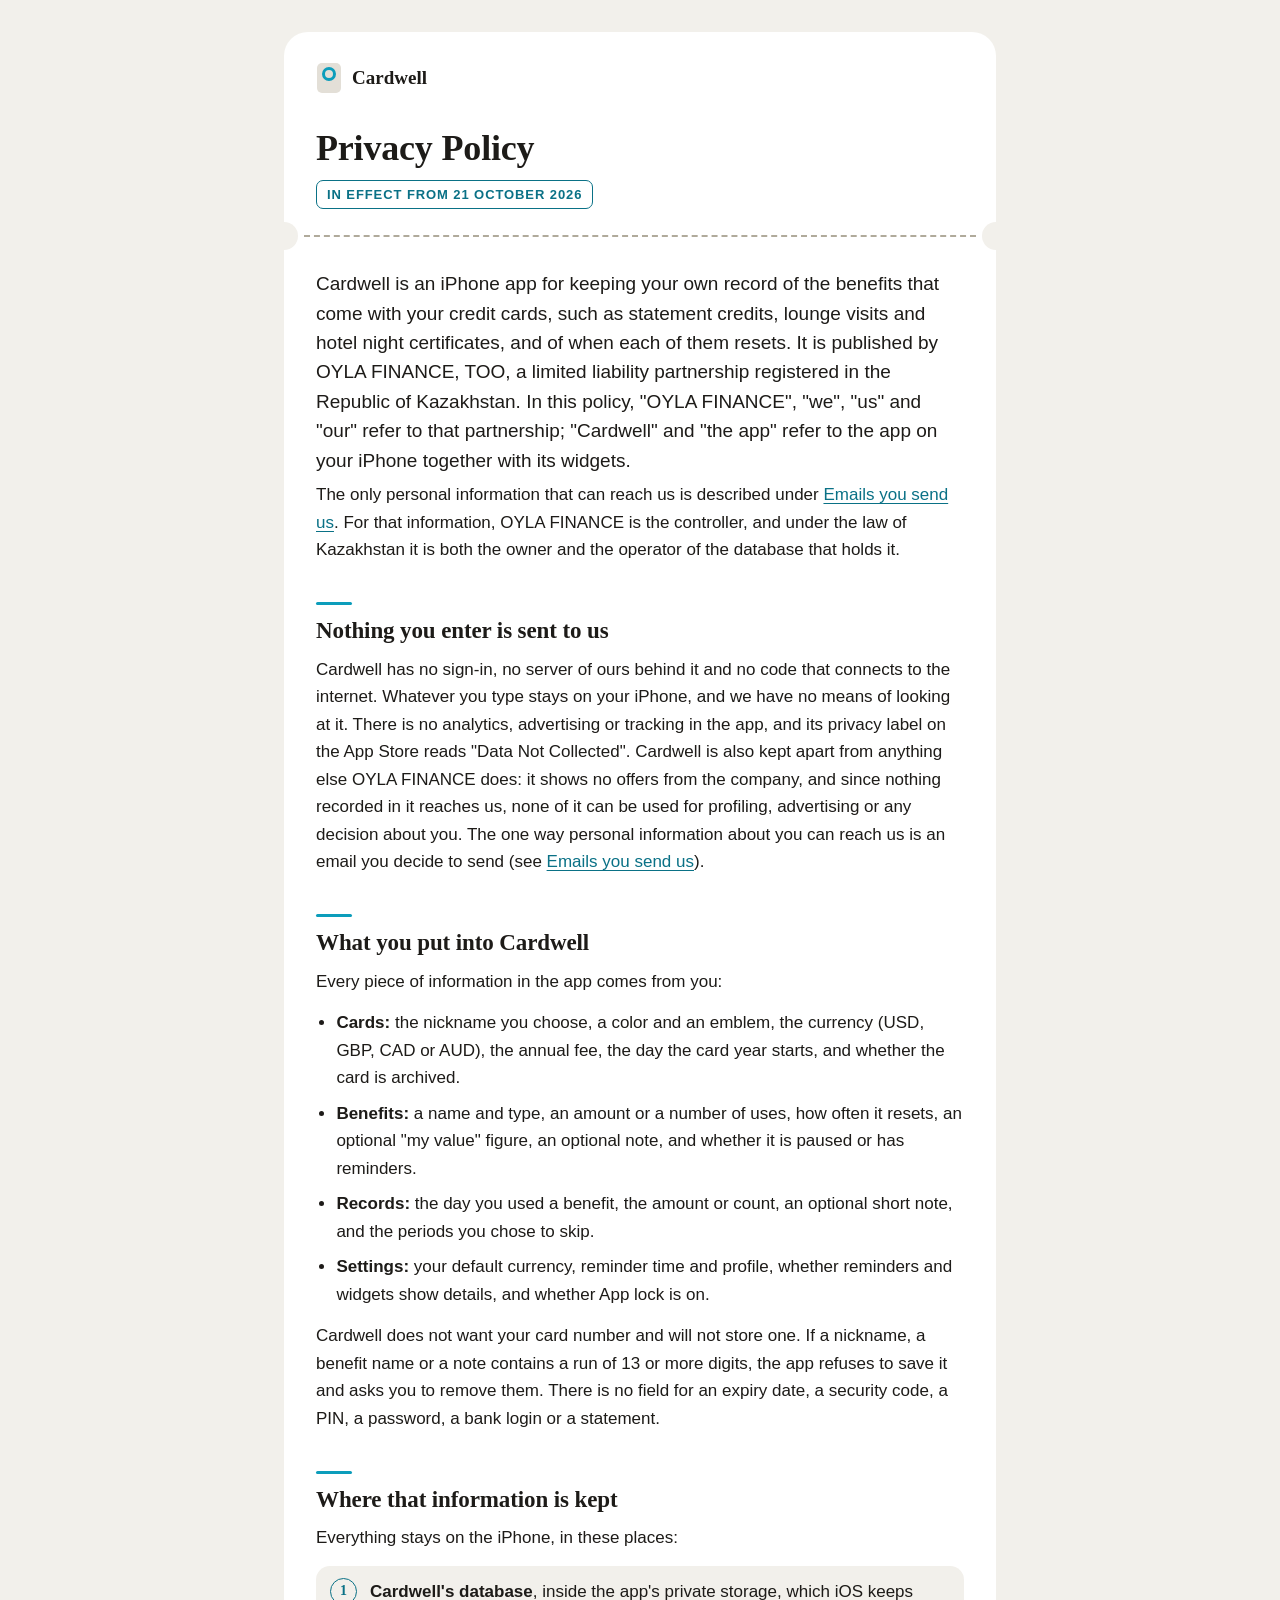
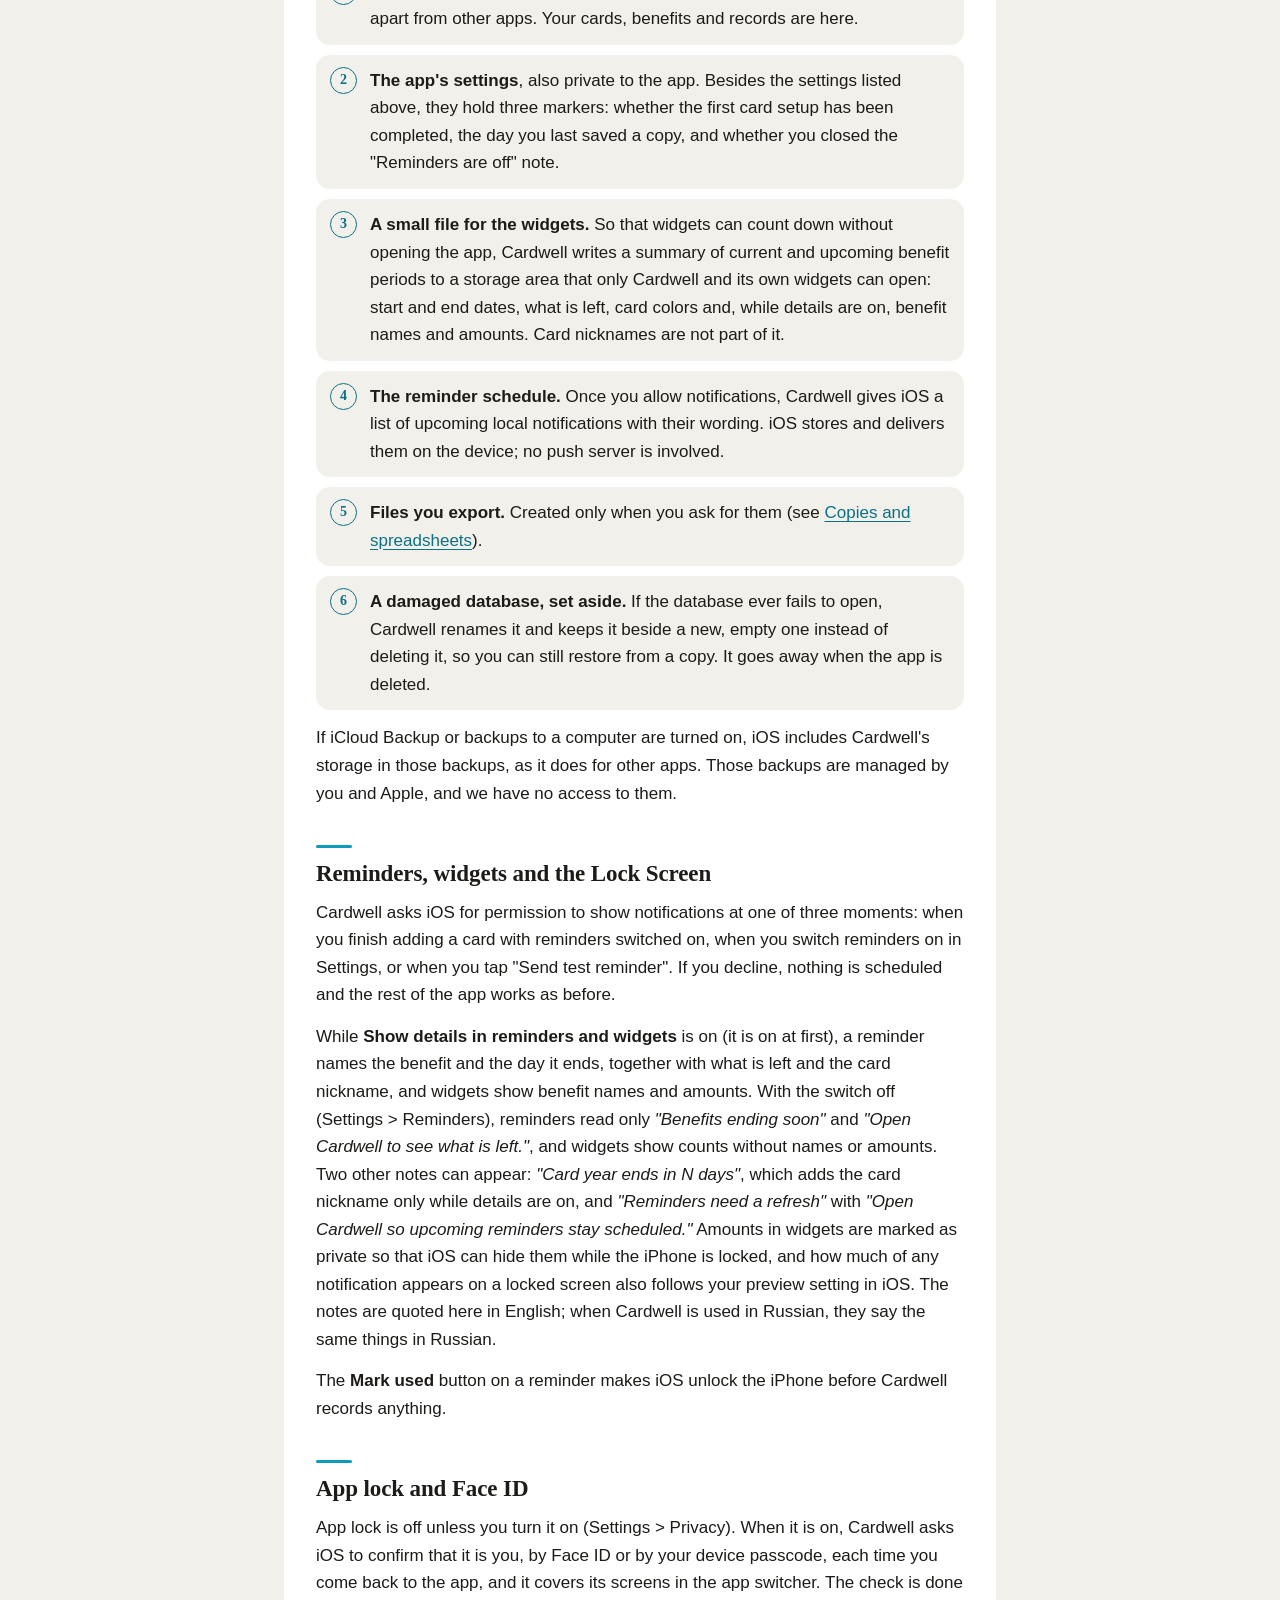
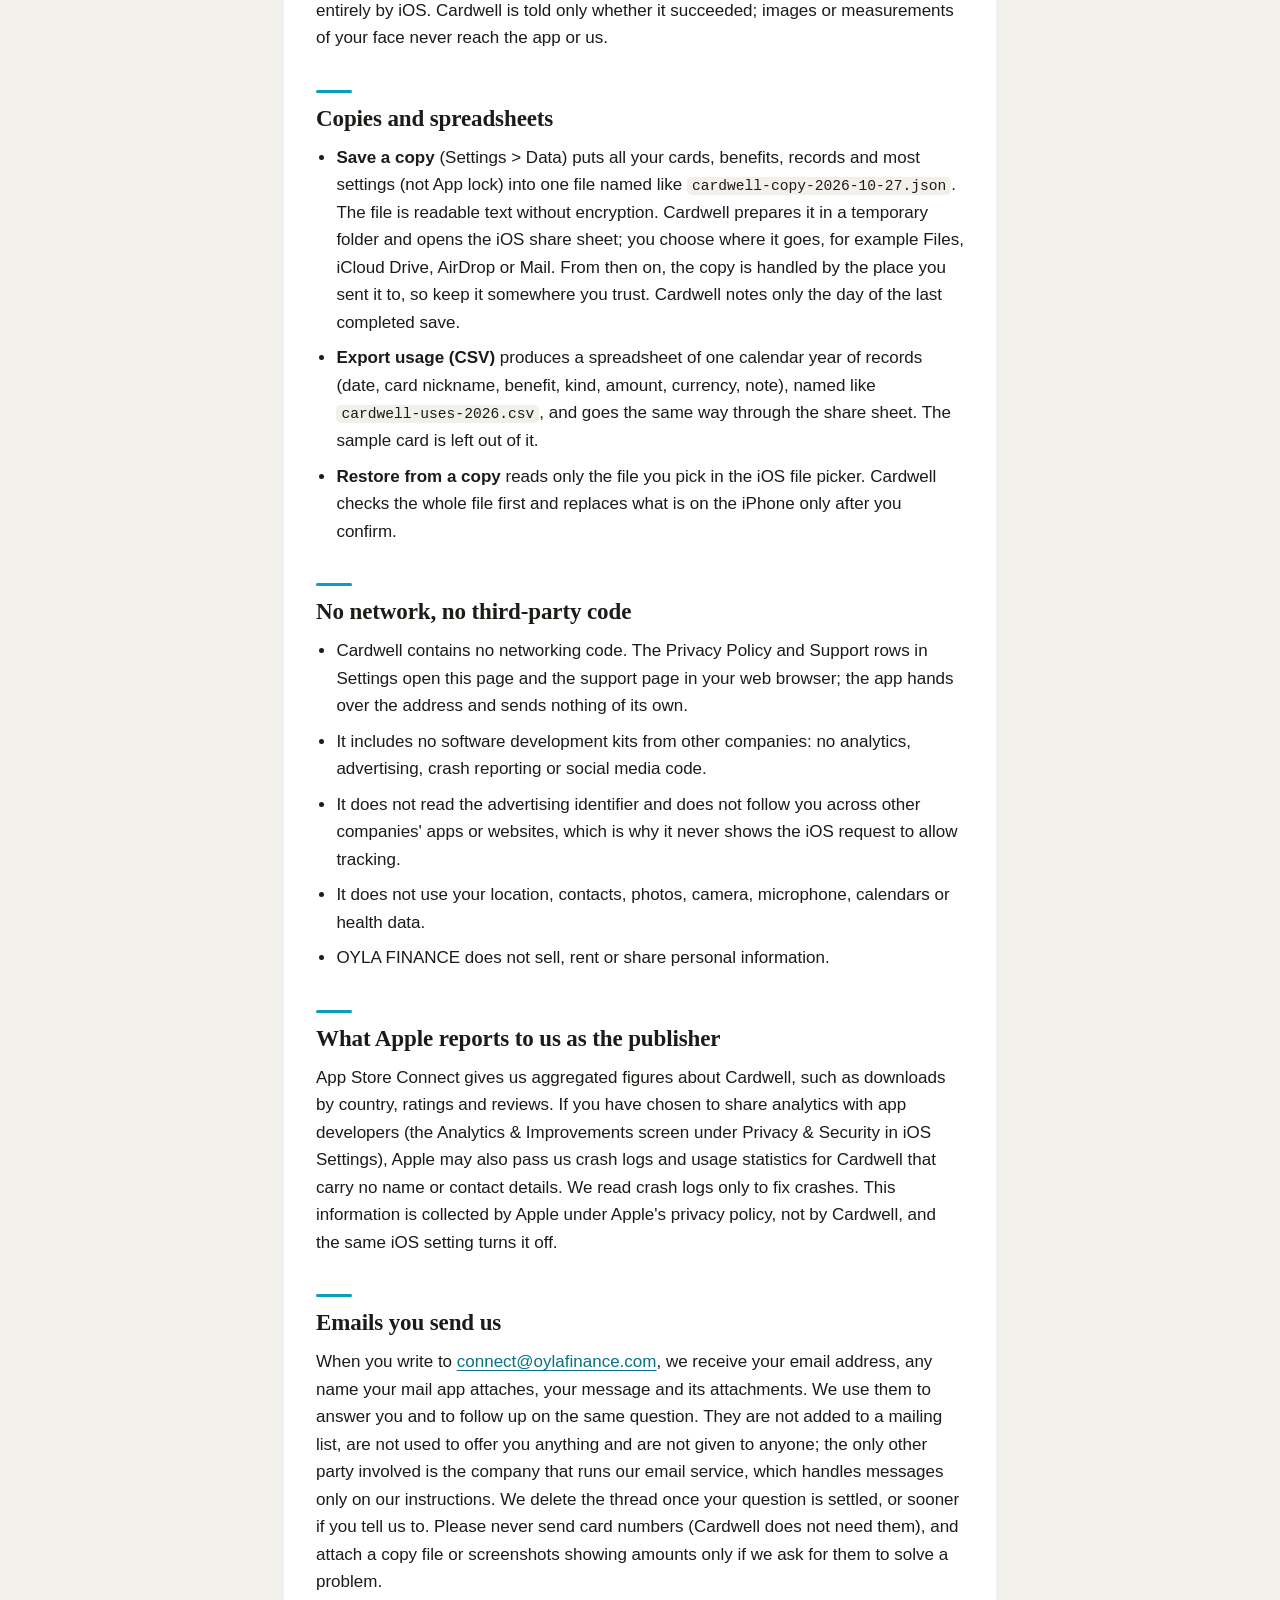
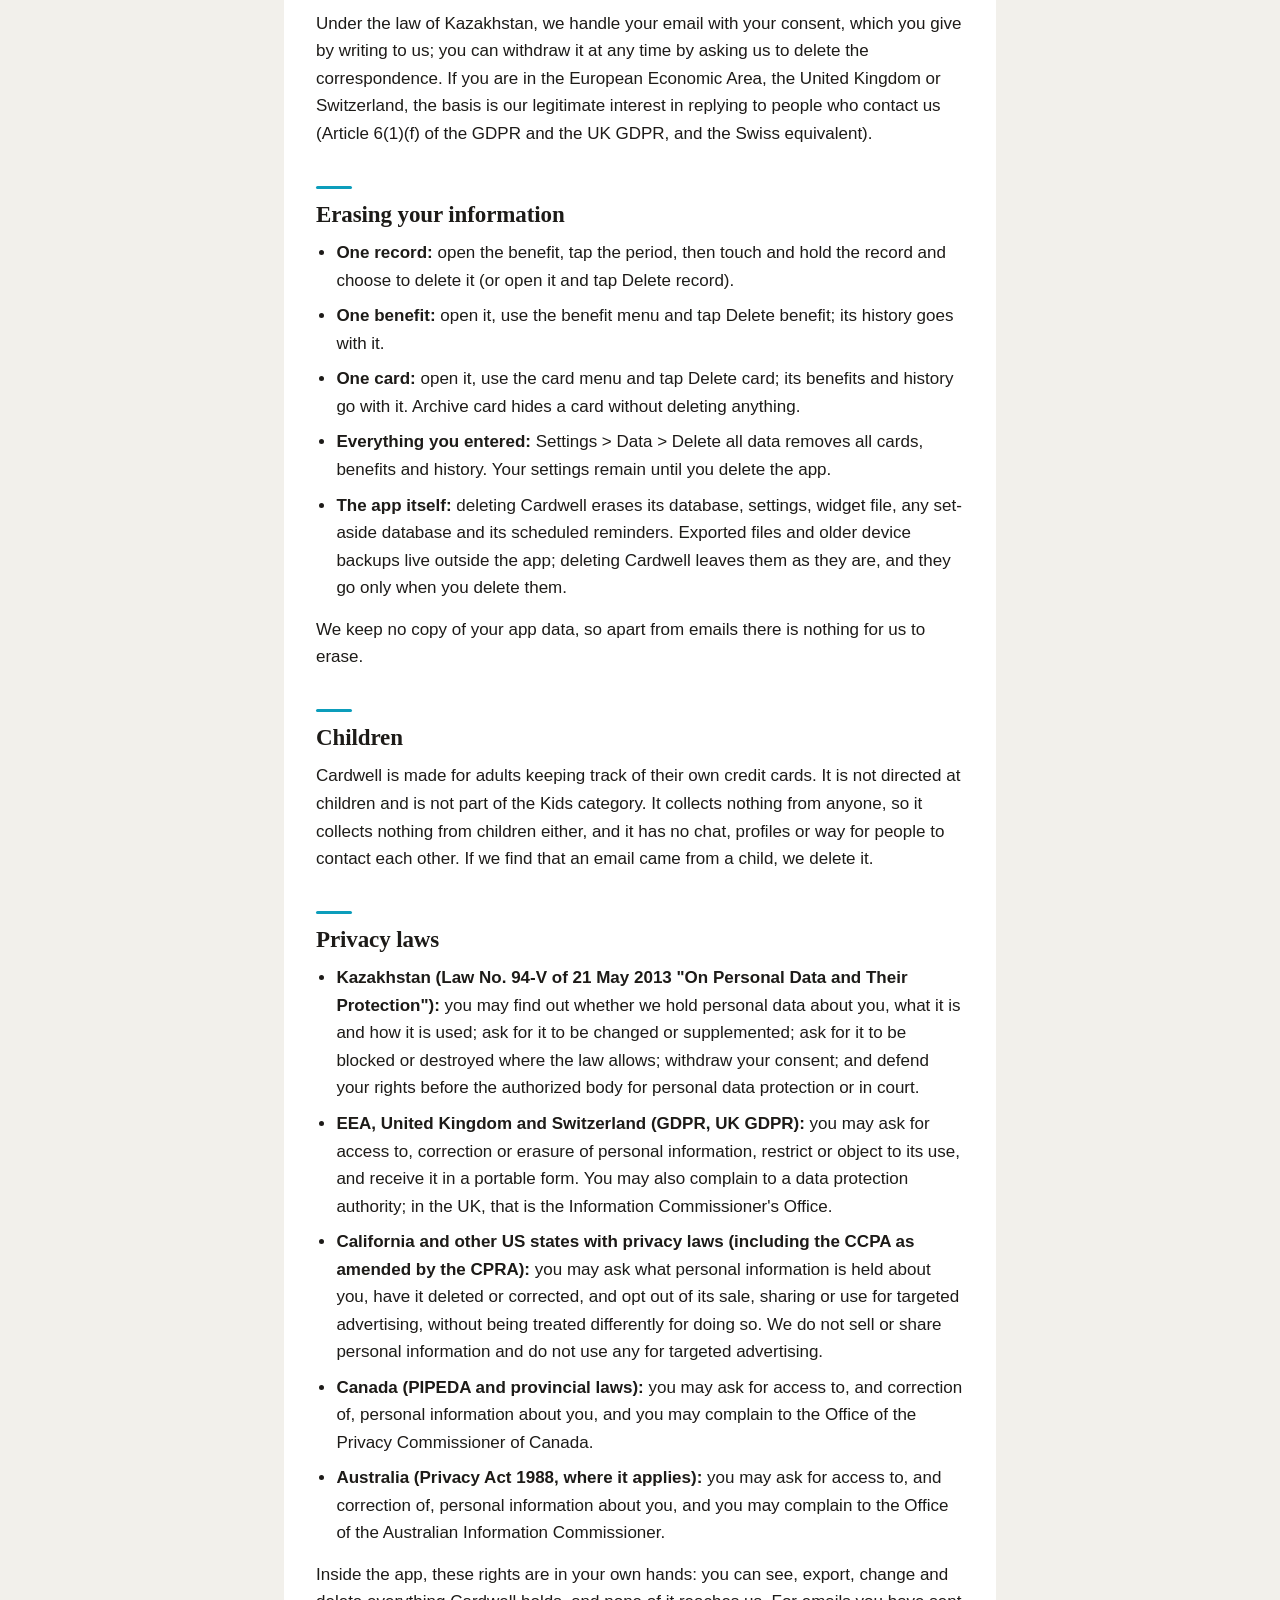
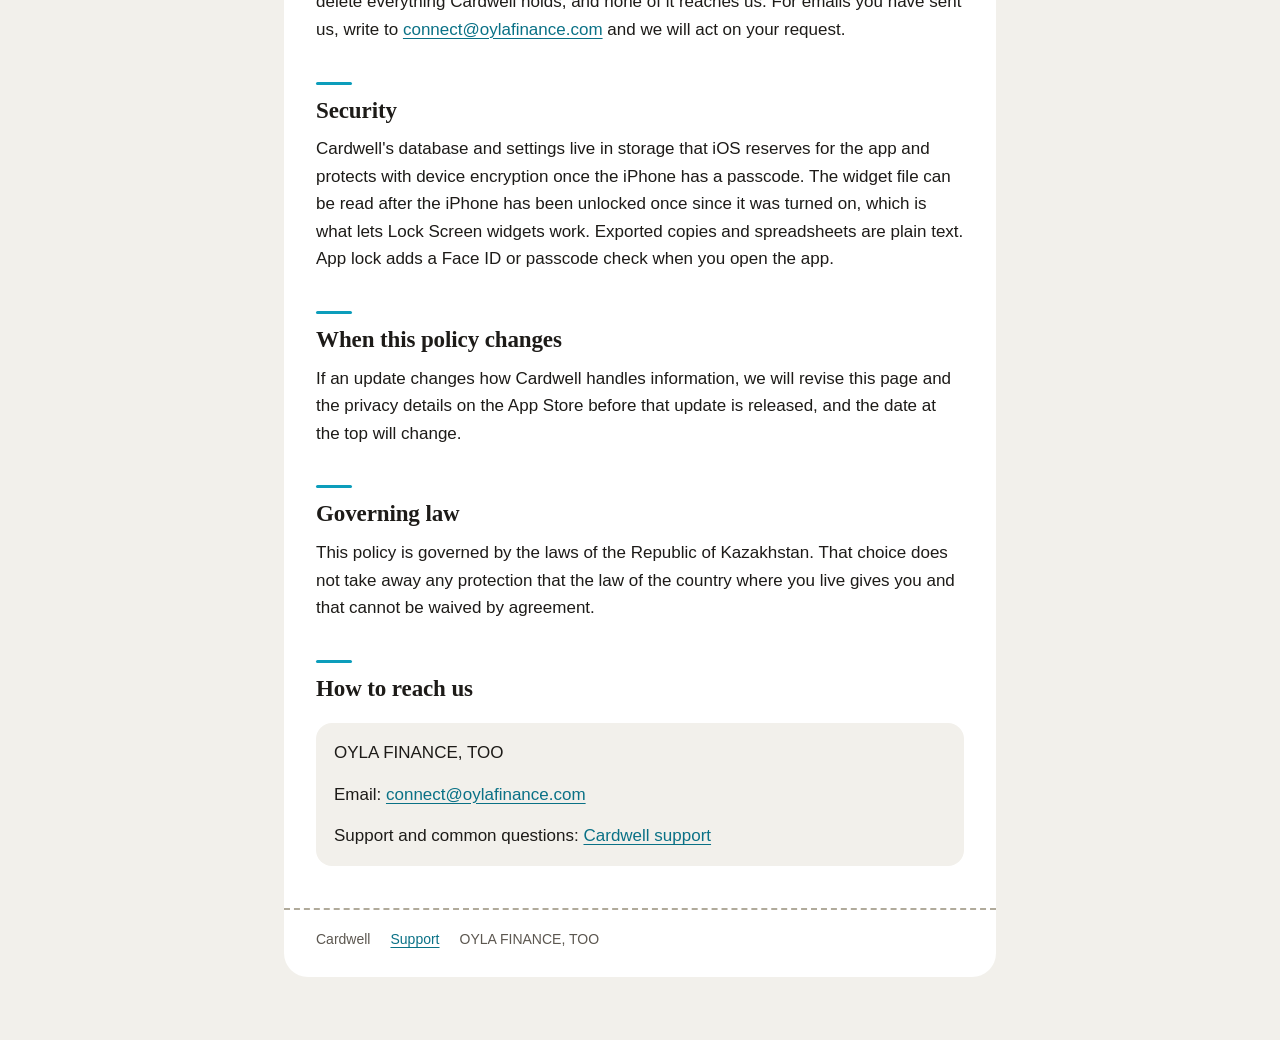
==== policy/index.html @ fcc766c9 "Add privacy policy and support pages" ====
<!doctype html>
<html lang="en">
<head>
<meta charset="utf-8">
<meta name="viewport" content="width=device-width, initial-scale=1">
<meta name="color-scheme" content="light dark">
<title>Privacy Policy - Cardwell</title>
<link rel="stylesheet" href="../assets/ticket.css">
</head>
<body>
<main class="ticket">
  <header class="stub">
    <a class="brand" href="../help/">
      <svg viewBox="0 0 26 32" aria-hidden="true"><rect class="card" x="1" y="1" width="24" height="30" rx="5"/><circle class="ring" cx="13" cy="12" r="5.5"/></svg>
      <span>Cardwell</span>
    </a>
    <h1>Privacy Policy</h1>
    <p class="stamp">In effect from 21 October 2026</p>
  </header>
  <div class="tear" aria-hidden="true"></div>

  <article class="body">
    <p class="lead">Cardwell is an iPhone app for keeping your own record of the benefits that come with your credit cards, such as statement credits, lounge visits and hotel night certificates, and of when each of them resets. It is published by OYLA FINANCE, TOO, a limited liability partnership registered in the Republic of Kazakhstan. In this policy, "OYLA FINANCE", "we", "us" and "our" refer to that partnership; "Cardwell" and "the app" refer to the app on your iPhone together with its widgets.</p>
    <p>The only personal information that can reach us is described under <a href="#email">Emails you send us</a>. For that information, OYLA FINANCE is the controller, and under the law of Kazakhstan it is both the owner and the operator of the database that holds it.</p>

    <h2>Nothing you enter is sent to us</h2>
    <p>Cardwell has no sign-in, no server of ours behind it and no code that connects to the internet. Whatever you type stays on your iPhone, and we have no means of looking at it. There is no analytics, advertising or tracking in the app, and its privacy label on the App Store reads "Data Not Collected". Cardwell is also kept apart from anything else OYLA FINANCE does: it shows no offers from the company, and since nothing recorded in it reaches us, none of it can be used for profiling, advertising or any decision about you. The one way personal information about you can reach us is an email you decide to send (see <a href="#email">Emails you send us</a>).</p>

    <h2>What you put into Cardwell</h2>
    <p>Every piece of information in the app comes from you:</p>
    <ul>
      <li><strong>Cards:</strong> the nickname you choose, a color and an emblem, the currency (USD, GBP, CAD or AUD), the annual fee, the day the card year starts, and whether the card is archived.</li>
      <li><strong>Benefits:</strong> a name and type, an amount or a number of uses, how often it resets, an optional "my value" figure, an optional note, and whether it is paused or has reminders.</li>
      <li><strong>Records:</strong> the day you used a benefit, the amount or count, an optional short note, and the periods you chose to skip.</li>
      <li><strong>Settings:</strong> your default currency, reminder time and profile, whether reminders and widgets show details, and whether App lock is on.</li>
    </ul>
    <p>Cardwell does not want your card number and will not store one. If a nickname, a benefit name or a note contains a run of 13 or more digits, the app refuses to save it and asks you to remove them. There is no field for an expiry date, a security code, a PIN, a password, a bank login or a statement.</p>

    <h2>Where that information is kept</h2>
    <p>Everything stays on the iPhone, in these places:</p>
    <ol class="places">
      <li><strong>Cardwell's database</strong>, inside the app's private storage, which iOS keeps apart from other apps. Your cards, benefits and records are here.</li>
      <li><strong>The app's settings</strong>, also private to the app. Besides the settings listed above, they hold three markers: whether the first card setup has been completed, the day you last saved a copy, and whether you closed the "Reminders are off" note.</li>
      <li><strong>A small file for the widgets.</strong> So that widgets can count down without opening the app, Cardwell writes a summary of current and upcoming benefit periods to a storage area that only Cardwell and its own widgets can open: start and end dates, what is left, card colors and, while details are on, benefit names and amounts. Card nicknames are not part of it.</li>
      <li><strong>The reminder schedule.</strong> Once you allow notifications, Cardwell gives iOS a list of upcoming local notifications with their wording. iOS stores and delivers them on the device; no push server is involved.</li>
      <li><strong>Files you export.</strong> Created only when you ask for them (see <a href="#copies">Copies and spreadsheets</a>).</li>
      <li><strong>A damaged database, set aside.</strong> If the database ever fails to open, Cardwell renames it and keeps it beside a new, empty one instead of deleting it, so you can still restore from a copy. It goes away when the app is deleted.</li>
    </ol>
    <p>If iCloud Backup or backups to a computer are turned on, iOS includes Cardwell's storage in those backups, as it does for other apps. Those backups are managed by you and Apple, and we have no access to them.</p>

    <h2>Reminders, widgets and the Lock Screen</h2>
    <p>Cardwell asks iOS for permission to show notifications at one of three moments: when you finish adding a card with reminders switched on, when you switch reminders on in Settings, or when you tap "Send test reminder". If you decline, nothing is scheduled and the rest of the app works as before.</p>
    <p>While <strong>Show details in reminders and widgets</strong> is on (it is on at first), a reminder names the benefit and the day it ends, together with what is left and the card nickname, and widgets show benefit names and amounts. With the switch off (Settings &gt; Reminders), reminders read only <span class="said">"Benefits ending soon"</span> and <span class="said">"Open Cardwell to see what is left."</span>, and widgets show counts without names or amounts. Two other notes can appear: <span class="said">"Card year ends in N days"</span>, which adds the card nickname only while details are on, and <span class="said">"Reminders need a refresh"</span> with <span class="said">"Open Cardwell so upcoming reminders stay scheduled."</span> Amounts in widgets are marked as private so that iOS can hide them while the iPhone is locked, and how much of any notification appears on a locked screen also follows your preview setting in iOS. The notes are quoted here in English; when Cardwell is used in Russian, they say the same things in Russian.</p>
    <p>The <strong>Mark used</strong> button on a reminder makes iOS unlock the iPhone before Cardwell records anything.</p>

    <h2>App lock and Face ID</h2>
    <p>App lock is off unless you turn it on (Settings &gt; Privacy). When it is on, Cardwell asks iOS to confirm that it is you, by Face ID or by your device passcode, each time you come back to the app, and it covers its screens in the app switcher. The check is done entirely by iOS. Cardwell is told only whether it succeeded; images or measurements of your face never reach the app or us.</p>

    <h2 id="copies">Copies and spreadsheets</h2>
    <ul>
      <li><strong>Save a copy</strong> (Settings &gt; Data) puts all your cards, benefits, records and most settings (not App lock) into one file named like <code>cardwell-copy-2026-10-27.json</code>. The file is readable text without encryption. Cardwell prepares it in a temporary folder and opens the iOS share sheet; you choose where it goes, for example Files, iCloud Drive, AirDrop or Mail. From then on, the copy is handled by the place you sent it to, so keep it somewhere you trust. Cardwell notes only the day of the last completed save.</li>
      <li><strong>Export usage (CSV)</strong> produces a spreadsheet of one calendar year of records (date, card nickname, benefit, kind, amount, currency, note), named like <code>cardwell-uses-2026.csv</code>, and goes the same way through the share sheet. The sample card is left out of it.</li>
      <li><strong>Restore from a copy</strong> reads only the file you pick in the iOS file picker. Cardwell checks the whole file first and replaces what is on the iPhone only after you confirm.</li>
    </ul>

    <h2>No network, no third-party code</h2>
    <ul>
      <li>Cardwell contains no networking code. The Privacy Policy and Support rows in Settings open this page and the support page in your web browser; the app hands over the address and sends nothing of its own.</li>
      <li>It includes no software development kits from other companies: no analytics, advertising, crash reporting or social media code.</li>
      <li>It does not read the advertising identifier and does not follow you across other companies' apps or websites, which is why it never shows the iOS request to allow tracking.</li>
      <li>It does not use your location, contacts, photos, camera, microphone, calendars or health data.</li>
      <li>OYLA FINANCE does not sell, rent or share personal information.</li>
    </ul>

    <h2>What Apple reports to us as the publisher</h2>
    <p>App Store Connect gives us aggregated figures about Cardwell, such as downloads by country, ratings and reviews. If you have chosen to share analytics with app developers (the Analytics &amp; Improvements screen under Privacy &amp; Security in iOS Settings), Apple may also pass us crash logs and usage statistics for Cardwell that carry no name or contact details. We read crash logs only to fix crashes. This information is collected by Apple under Apple's privacy policy, not by Cardwell, and the same iOS setting turns it off.</p>

    <h2 id="email">Emails you send us</h2>
    <p>When you write to <a href="mailto:connect@oylafinance.com">connect@oylafinance.com</a>, we receive your email address, any name your mail app attaches, your message and its attachments. We use them to answer you and to follow up on the same question. They are not added to a mailing list, are not used to offer you anything and are not given to anyone; the only other party involved is the company that runs our email service, which handles messages only on our instructions. We delete the thread once your question is settled, or sooner if you tell us to. Please never send card numbers (Cardwell does not need them), and attach a copy file or screenshots showing amounts only if we ask for them to solve a problem.</p>
    <p>Under the law of Kazakhstan, we handle your email with your consent, which you give by writing to us; you can withdraw it at any time by asking us to delete the correspondence. If you are in the European Economic Area, the United Kingdom or Switzerland, the basis is our legitimate interest in replying to people who contact us (Article 6(1)(f) of the GDPR and the UK GDPR, and the Swiss equivalent).</p>

    <h2>Erasing your information</h2>
    <ul>
      <li><strong>One record:</strong> open the benefit, tap the period, then touch and hold the record and choose to delete it (or open it and tap Delete record).</li>
      <li><strong>One benefit:</strong> open it, use the benefit menu and tap Delete benefit; its history goes with it.</li>
      <li><strong>One card:</strong> open it, use the card menu and tap Delete card; its benefits and history go with it. Archive card hides a card without deleting anything.</li>
      <li><strong>Everything you entered:</strong> Settings &gt; Data &gt; Delete all data removes all cards, benefits and history. Your settings remain until you delete the app.</li>
      <li><strong>The app itself:</strong> deleting Cardwell erases its database, settings, widget file, any set-aside database and its scheduled reminders. Exported files and older device backups live outside the app; deleting Cardwell leaves them as they are, and they go only when you delete them.</li>
    </ul>
    <p>We keep no copy of your app data, so apart from emails there is nothing for us to erase.</p>

    <h2>Children</h2>
    <p>Cardwell is made for adults keeping track of their own credit cards. It is not directed at children and is not part of the Kids category. It collects nothing from anyone, so it collects nothing from children either, and it has no chat, profiles or way for people to contact each other. If we find that an email came from a child, we delete it.</p>

    <h2>Privacy laws</h2>
    <ul>
      <li><strong>Kazakhstan (Law No. 94-V of 21 May 2013 "On Personal Data and Their Protection"):</strong> you may find out whether we hold personal data about you, what it is and how it is used; ask for it to be changed or supplemented; ask for it to be blocked or destroyed where the law allows; withdraw your consent; and defend your rights before the authorized body for personal data protection or in court.</li>
      <li><strong>EEA, United Kingdom and Switzerland (GDPR, UK GDPR):</strong> you may ask for access to, correction or erasure of personal information, restrict or object to its use, and receive it in a portable form. You may also complain to a data protection authority; in the UK, that is the Information Commissioner's Office.</li>
      <li><strong>California and other US states with privacy laws (including the CCPA as amended by the CPRA):</strong> you may ask what personal information is held about you, have it deleted or corrected, and opt out of its sale, sharing or use for targeted advertising, without being treated differently for doing so. We do not sell or share personal information and do not use any for targeted advertising.</li>
      <li><strong>Canada (PIPEDA and provincial laws):</strong> you may ask for access to, and correction of, personal information about you, and you may complain to the Office of the Privacy Commissioner of Canada.</li>
      <li><strong>Australia (Privacy Act 1988, where it applies):</strong> you may ask for access to, and correction of, personal information about you, and you may complain to the Office of the Australian Information Commissioner.</li>
    </ul>
    <p>Inside the app, these rights are in your own hands: you can see, export, change and delete everything Cardwell holds, and none of it reaches us. For emails you have sent us, write to <a href="mailto:connect@oylafinance.com">connect@oylafinance.com</a> and we will act on your request.</p>

    <h2>Security</h2>
    <p>Cardwell's database and settings live in storage that iOS reserves for the app and protects with device encryption once the iPhone has a passcode. The widget file can be read after the iPhone has been unlocked once since it was turned on, which is what lets Lock Screen widgets work. Exported copies and spreadsheets are plain text. App lock adds a Face ID or passcode check when you open the app.</p>

    <h2>When this policy changes</h2>
    <p>If an update changes how Cardwell handles information, we will revise this page and the privacy details on the App Store before that update is released, and the date at the top will change.</p>

    <h2>Governing law</h2>
    <p>This policy is governed by the laws of the Republic of Kazakhstan. That choice does not take away any protection that the law of the country where you live gives you and that cannot be waived by agreement.</p>

    <h2>How to reach us</h2>
    <div class="reach">
      <p>OYLA FINANCE, TOO</p>
      <p>Email: <a href="mailto:connect@oylafinance.com">connect@oylafinance.com</a></p>
      <p>Support and common questions: <a href="../help/">Cardwell support</a></p>
    </div>
  </article>

  <footer class="foot">
    <span>Cardwell</span>
    <a href="../help/">Support</a>
    <span>OYLA FINANCE, TOO</span>
  </footer>
</main>
</body>
</html>
---- assets/ticket.css ----
:root {
  --well: #F2F0EB;
  --paper: #FFFFFF;
  --ink: #1D1B18;
  --ink-soft: #5C5750;
  --rule: #E3DFD7;
  --perforation: #B0AA9B;
  --cyan-text: #0A7186;
  --cyan-fill: #0C9DBB;
  color-scheme: light dark;
}

@media (prefers-color-scheme: dark) {
  :root {
    --well: #0C0E0E;
    --paper: #131615;
    --ink: #F0EEE9;
    --ink-soft: #AEB0AB;
    --rule: #2B302F;
    --perforation: #6C706D;
    --cyan-text: #4CCBE3;
    --cyan-fill: #35C2DE;
  }
}

*, *::before, *::after { box-sizing: border-box; }

html { background: var(--well); }

body {
  margin: 0;
  padding: 32px 16px 64px;
  color: var(--ink);
  font: 17px/1.62 -apple-system, BlinkMacSystemFont, "Segoe UI", Roboto, "Helvetica Neue", Arial, sans-serif;
  -webkit-text-size-adjust: 100%;
}

.ticket {
  max-width: 712px;
  margin: 0 auto;
  background: var(--paper);
  border-radius: 24px;
  overflow: hidden;
}

.stub { padding: 30px 32px 26px; }

.brand {
  display: inline-flex;
  align-items: center;
  gap: 10px;
  color: inherit;
  text-decoration: none;
  font-family: ui-serif, "New York", "Iowan Old Style", Georgia, serif;
  font-size: 19px;
  font-weight: 600;
}

.brand svg { width: 26px; height: 32px; flex: none; }
.brand .card { fill: var(--rule); }
.brand .ring { fill: none; stroke: var(--cyan-fill); stroke-width: 3; }

h1, h2 {
  font-family: ui-serif, "New York", "Iowan Old Style", Georgia, serif;
  font-weight: 600;
  letter-spacing: -0.005em;
}

h1 { font-size: 36px; line-height: 1.1; margin: 26px 0 12px; }

.stamp {
  display: inline-block;
  margin: 0;
  padding: 3px 10px;
  border: 1.5px solid currentColor;
  border-radius: 7px;
  color: var(--cyan-text);
  font-size: 13px;
  font-weight: 600;
  letter-spacing: 0.07em;
  text-transform: uppercase;
}

.tear {
  position: relative;
  height: 0;
  margin: 0 20px;
  border-top: 2px dashed var(--perforation);
}

.tear::before, .tear::after {
  content: "";
  position: absolute;
  top: -15px;
  width: 28px;
  height: 28px;
  border-radius: 50%;
  background: var(--well);
}

.tear::before { left: -34px; }
.tear::after { right: -34px; }

.body { padding: 10px 32px 34px; }

.lead { font-size: 19px; line-height: 1.55; margin: 22px 0 6px; }

h2 { font-size: 23px; line-height: 1.25; margin: 38px 0 10px; }

h2::before {
  content: "";
  display: block;
  width: 36px;
  height: 3px;
  margin-bottom: 12px;
  border-radius: 2px;
  background: var(--cyan-fill);
}

p { margin: 0 0 14px; }
ul { padding-left: 1.2em; margin: 0 0 14px; }
li { margin: 8px 0; }

a { color: var(--cyan-text); text-underline-offset: 3px; }

code {
  font-family: ui-monospace, "SF Mono", Menlo, Consolas, monospace;
  font-size: 0.86em;
  padding: 1px 5px;
  border-radius: 5px;
  background: var(--well);
}

.places { list-style: none; padding: 0; margin: 6px 0 14px; counter-reset: place; }

.places li {
  counter-increment: place;
  position: relative;
  margin: 10px 0;
  padding: 12px 14px 12px 54px;
  border-radius: 14px;
  background: var(--well);
}

.places li::before {
  content: counter(place);
  position: absolute;
  left: 14px;
  top: 12px;
  width: 27px;
  height: 27px;
  border: 1.5px solid var(--cyan-text);
  border-radius: 50%;
  color: var(--cyan-text);
  font: 600 14px/24px ui-serif, "New York", Georgia, serif;
  text-align: center;
}

.said { font-style: italic; }

.reach {
  margin: 20px 0 8px;
  padding: 16px 18px;
  border-radius: 16px;
  background: var(--well);
}

.reach p:last-child { margin-bottom: 0; }

details { border-top: 1px solid var(--rule); padding: 15px 0; }
details:last-of-type { border-bottom: 1px solid var(--rule); }

summary {
  position: relative;
  padding-right: 32px;
  font-weight: 600;
  cursor: pointer;
  list-style: none;
}

summary::-webkit-details-marker { display: none; }

summary::after {
  content: "+";
  position: absolute;
  right: 4px;
  top: -2px;
  color: var(--cyan-text);
  font-size: 23px;
  line-height: 1;
}

details[open] summary::after { content: "\2212"; }

details p, details ul { margin-top: 10px; }

.foot {
  display: flex;
  flex-wrap: wrap;
  gap: 6px 20px;
  padding: 18px 32px 26px;
  border-top: 2px dashed var(--perforation);
  color: var(--ink-soft);
  font-size: 14px;
}

@media (max-width: 520px) {
  body { padding: 0 0 40px; }
  .ticket { border-radius: 0; }
  .stub, .body, .foot { padding-left: 20px; padding-right: 20px; }
  .tear { margin: 0 12px; }
  .tear::before { left: -26px; }
  .tear::after { right: -26px; }
  h1 { font-size: 30px; }
}
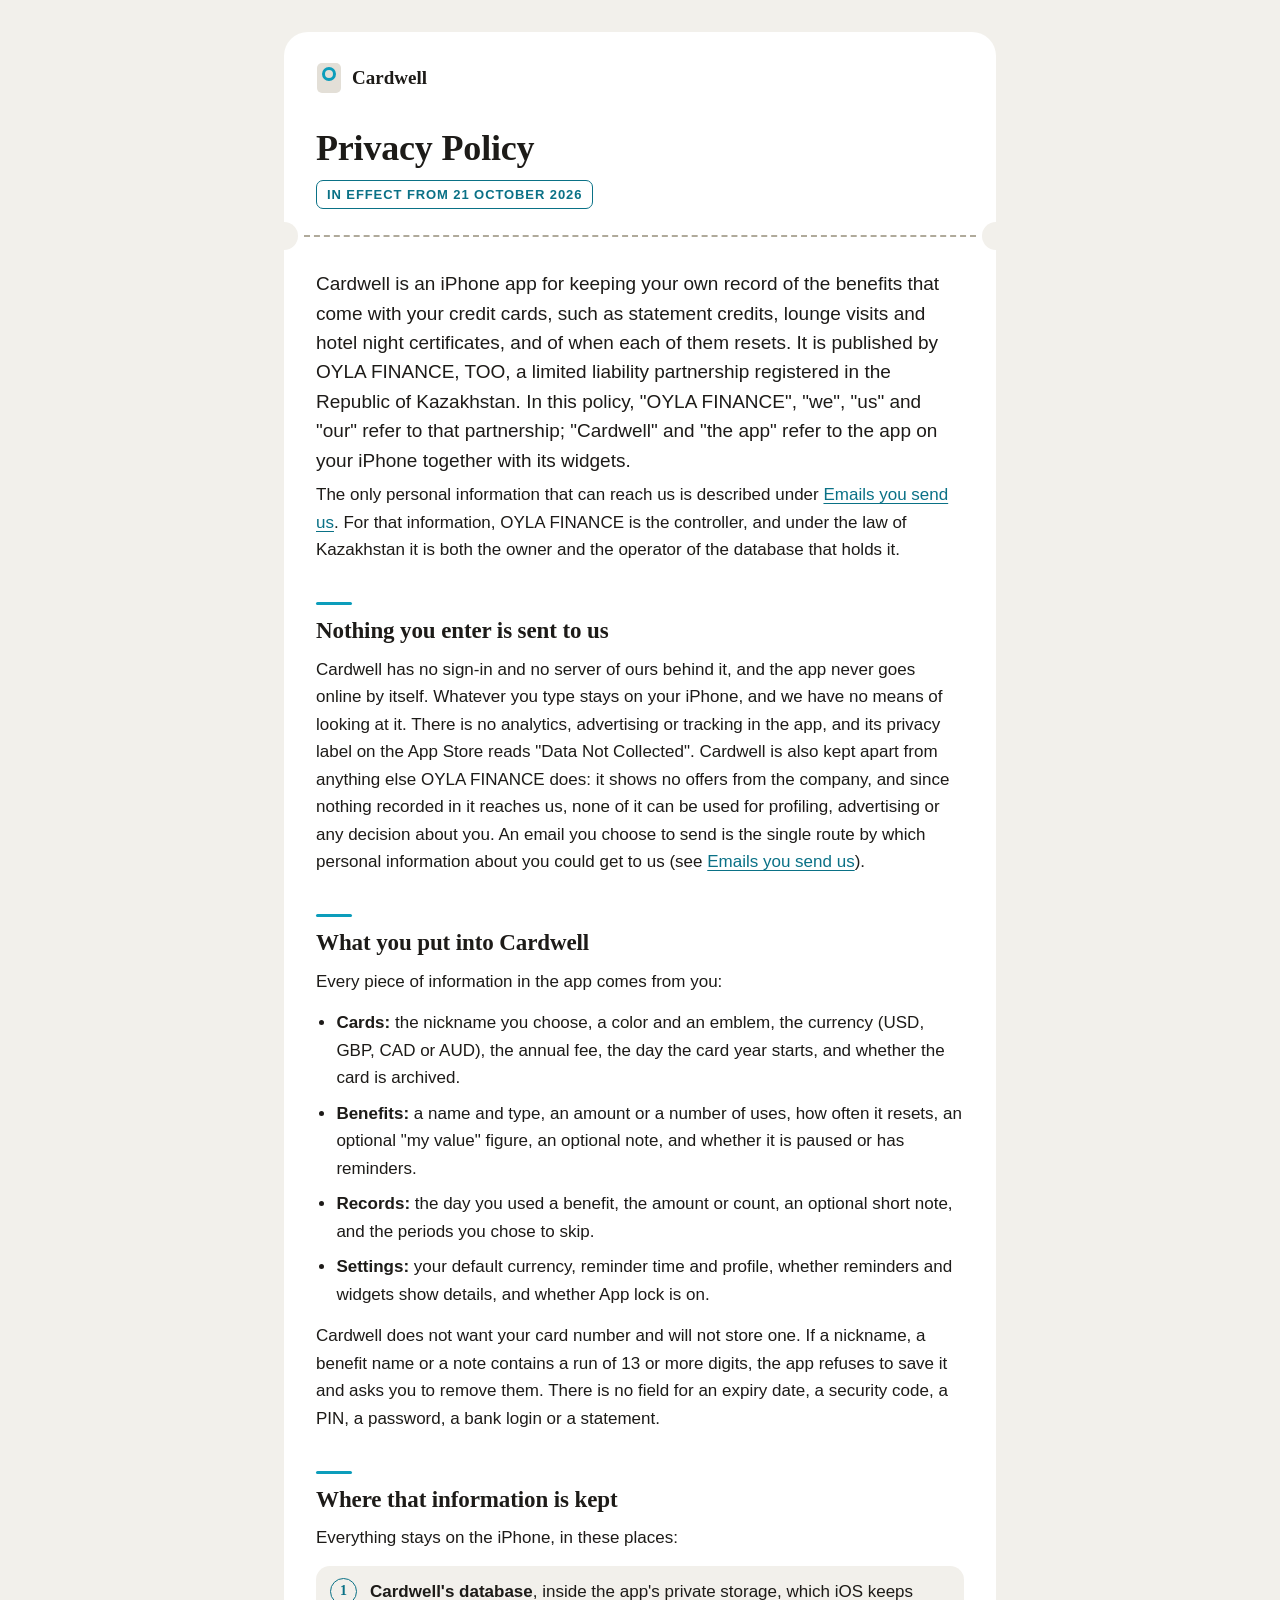
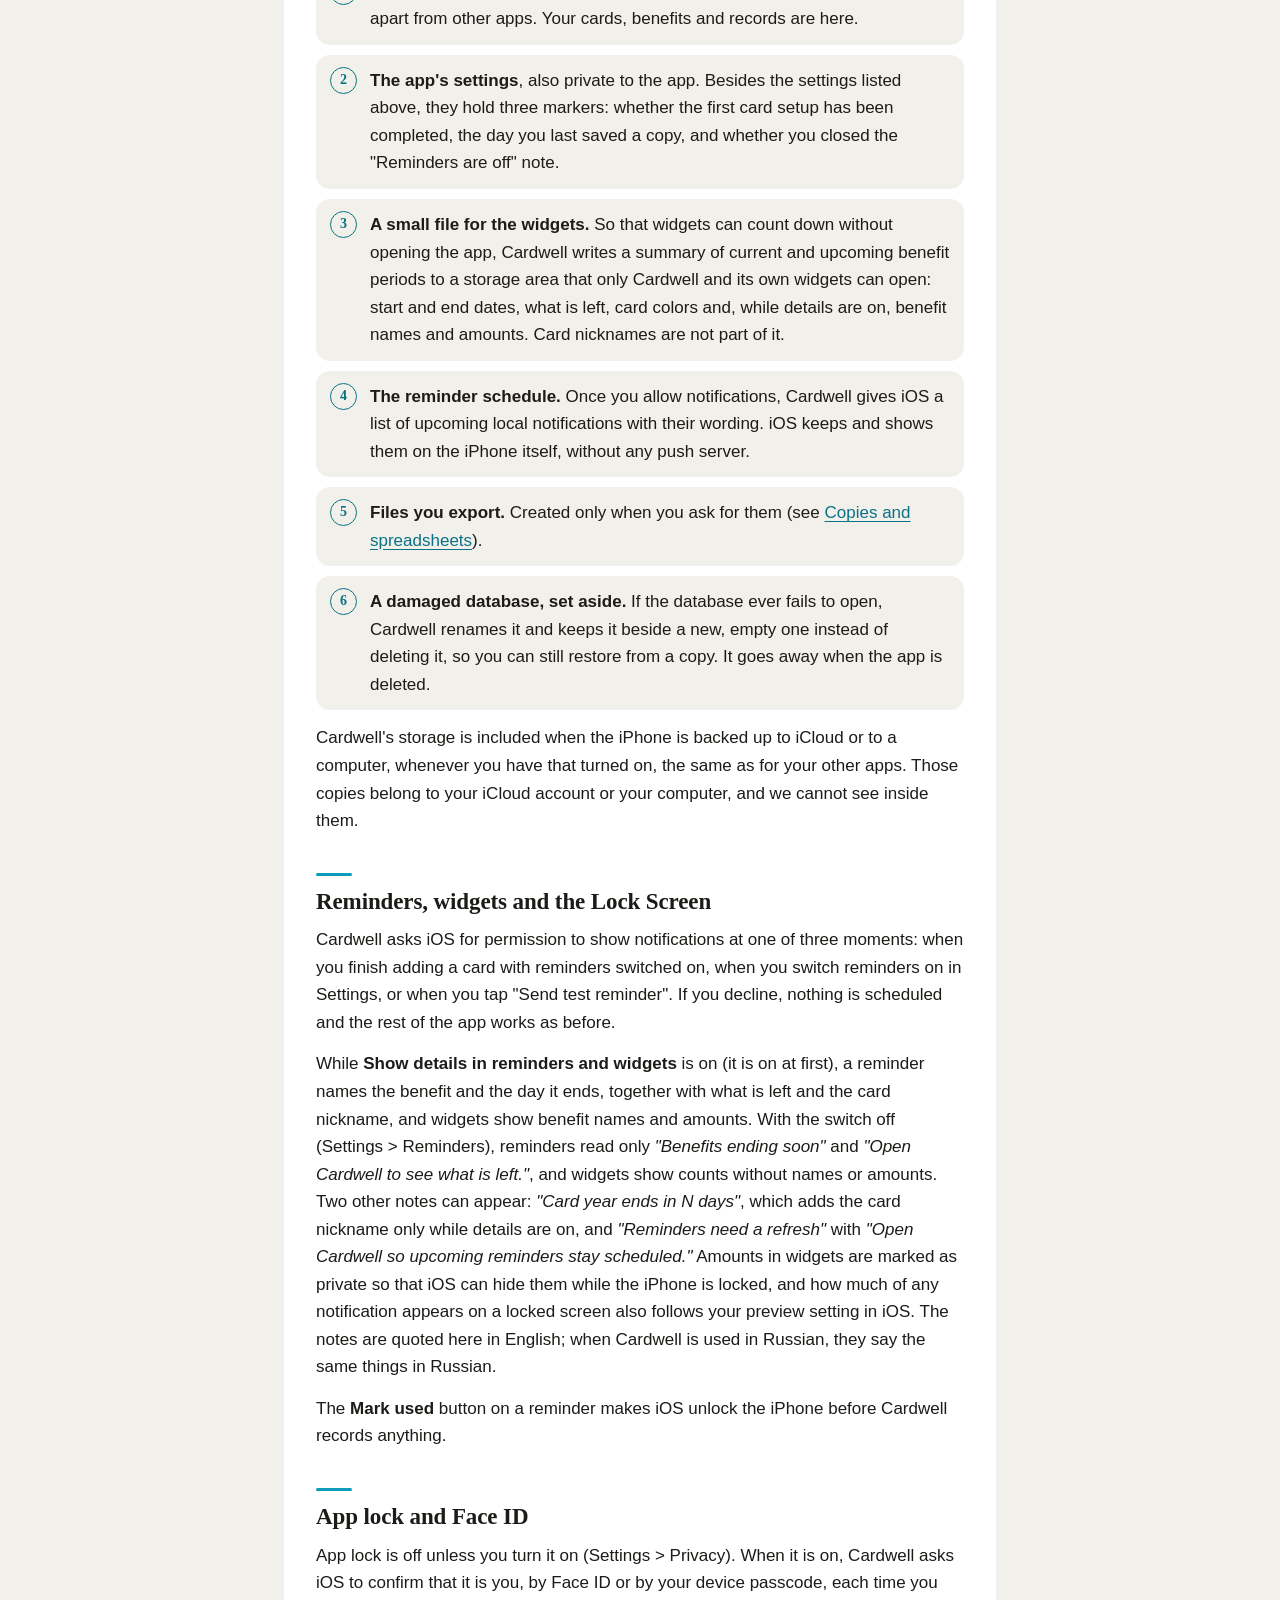
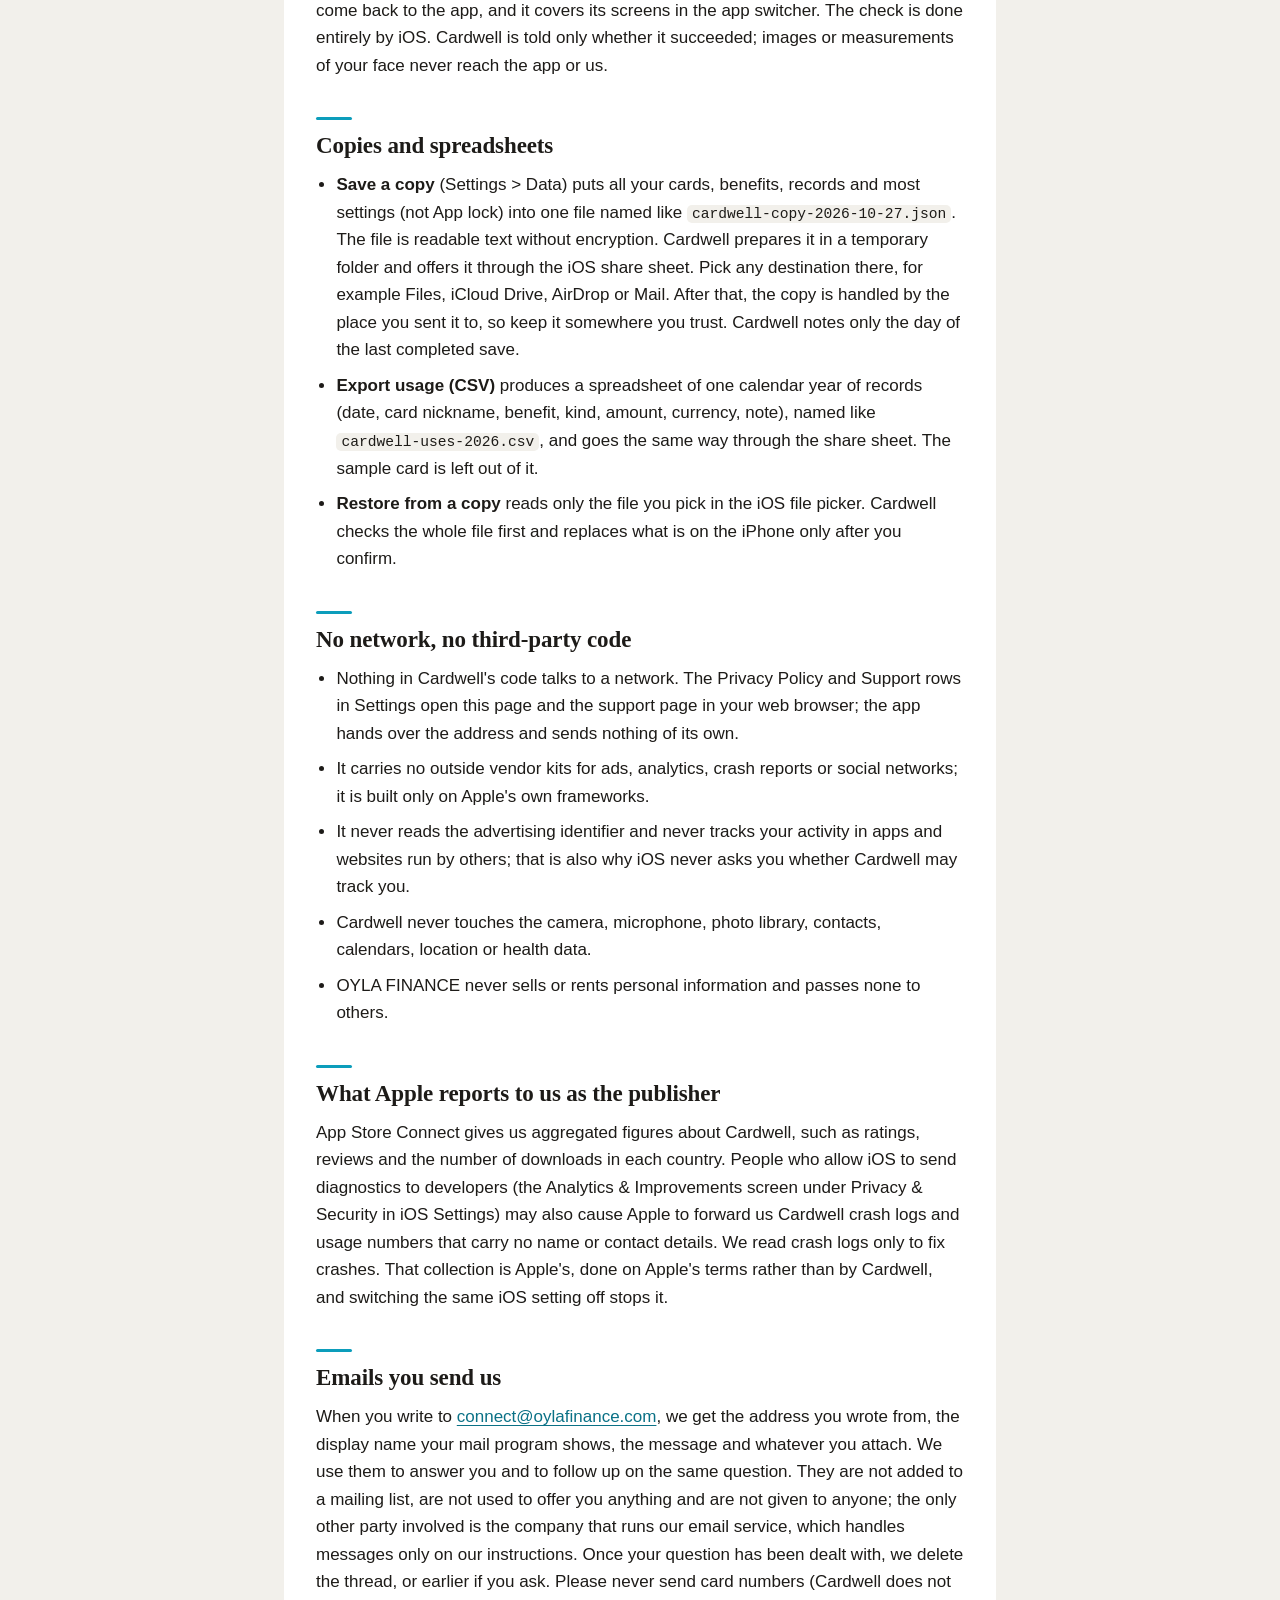
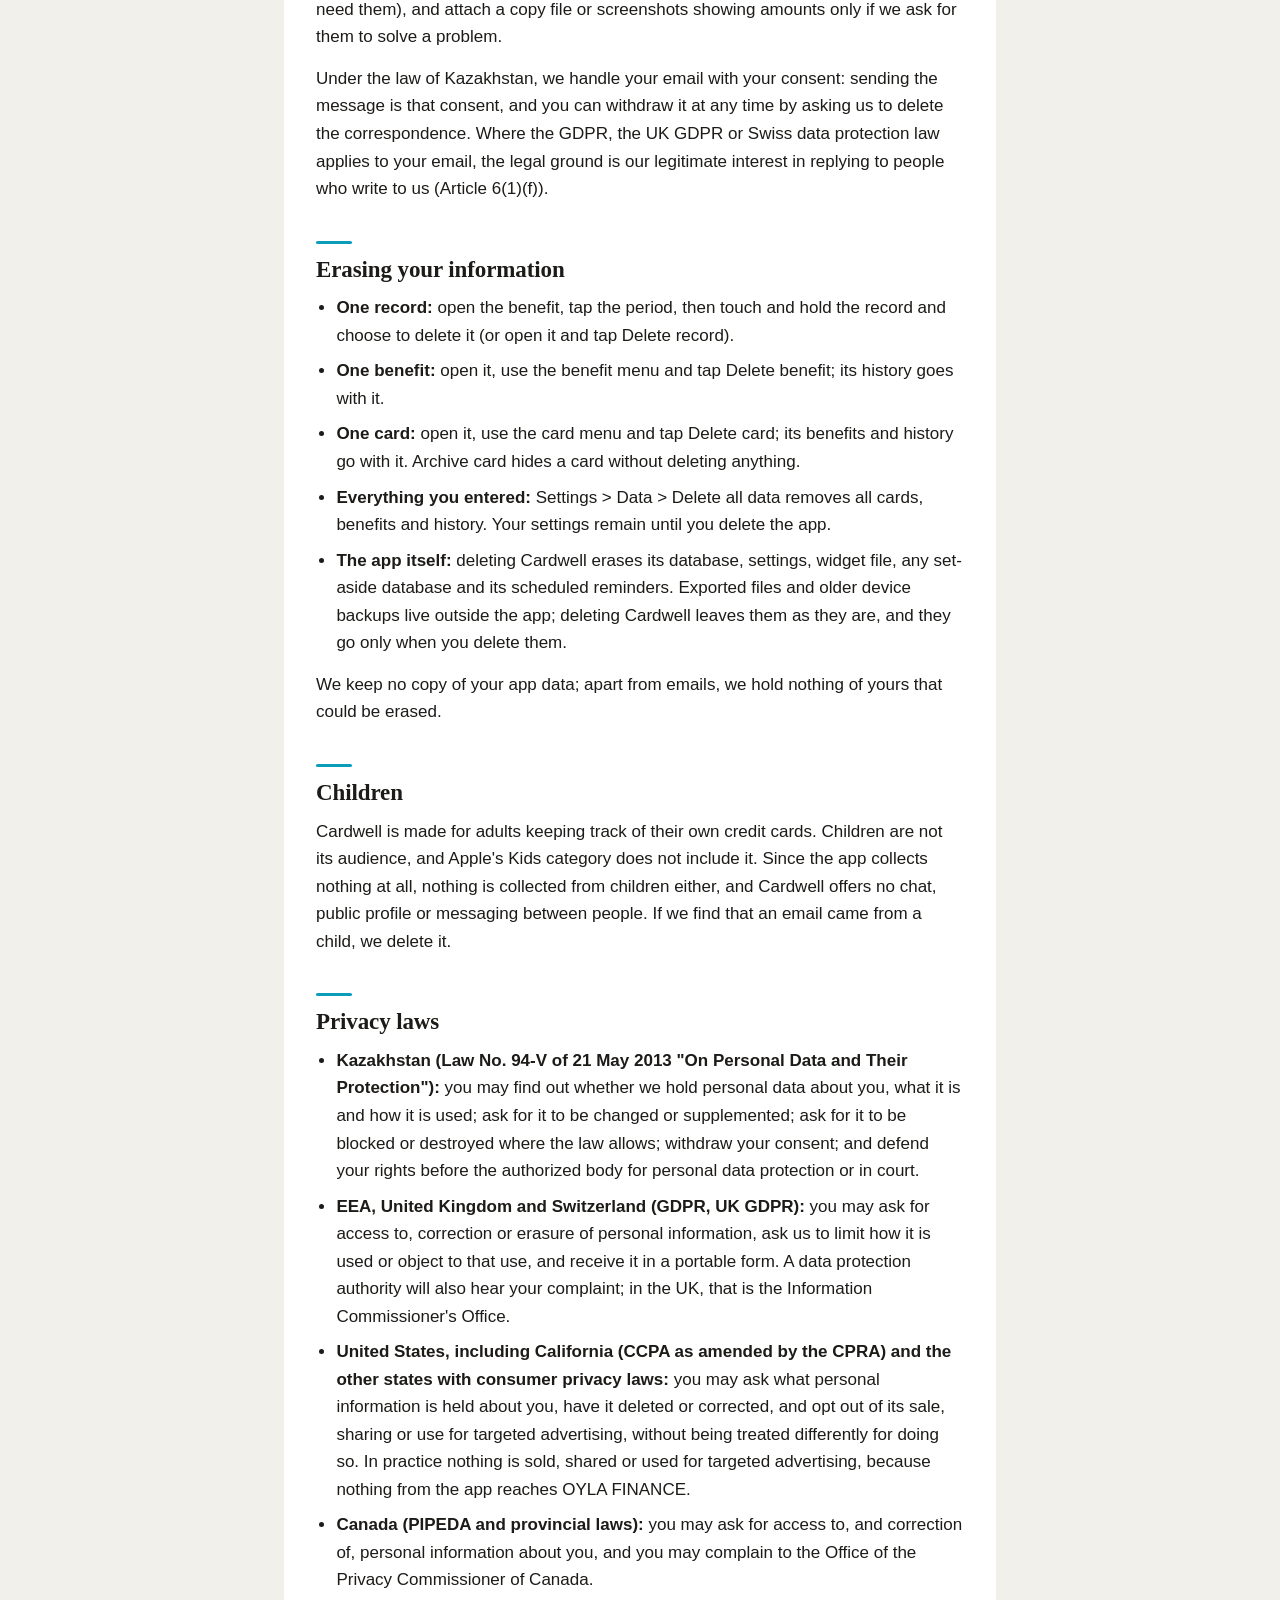
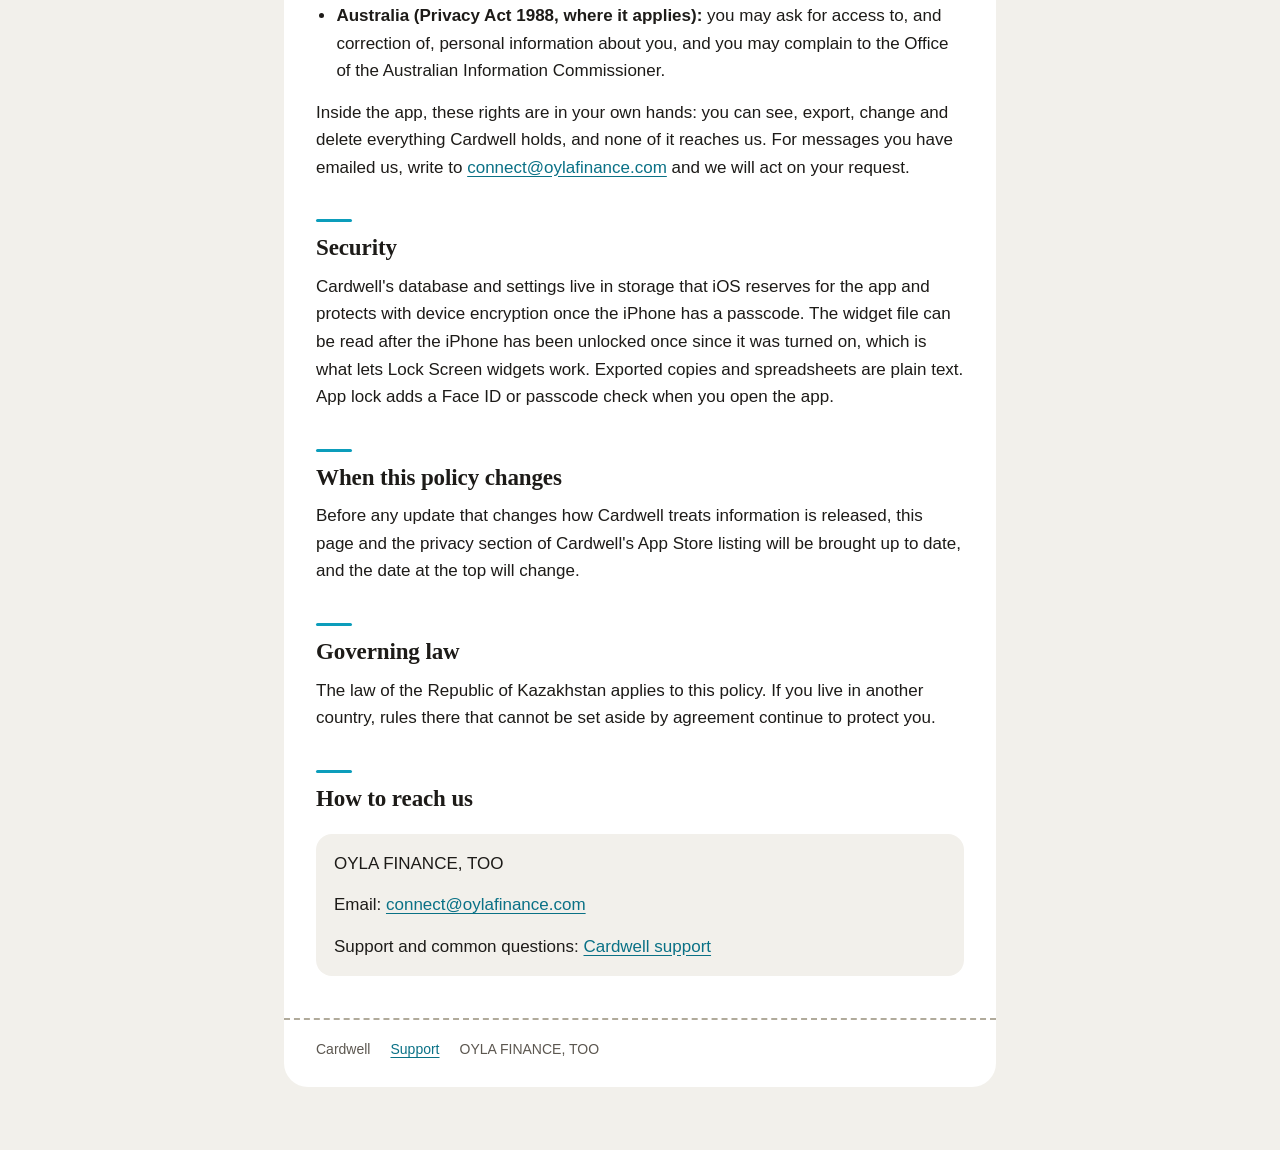
==== commit 4c37f81c: "Revise privacy policy and support pages" ====
--- a/policy/index.html
+++ b/policy/index.html
@@ -24,7 +24,7 @@
     <p>The only personal information that can reach us is described under <a href="#email">Emails you send us</a>. For that information, OYLA FINANCE is the controller, and under the law of Kazakhstan it is both the owner and the operator of the database that holds it.</p>
 
     <h2>Nothing you enter is sent to us</h2>
-    <p>Cardwell has no sign-in, no server of ours behind it and no code that connects to the internet. Whatever you type stays on your iPhone, and we have no means of looking at it. There is no analytics, advertising or tracking in the app, and its privacy label on the App Store reads "Data Not Collected". Cardwell is also kept apart from anything else OYLA FINANCE does: it shows no offers from the company, and since nothing recorded in it reaches us, none of it can be used for profiling, advertising or any decision about you. The one way personal information about you can reach us is an email you decide to send (see <a href="#email">Emails you send us</a>).</p>
+    <p>Cardwell has no sign-in and no server of ours behind it, and the app never goes online by itself. Whatever you type stays on your iPhone, and we have no means of looking at it. There is no analytics, advertising or tracking in the app, and its privacy label on the App Store reads "Data Not Collected". Cardwell is also kept apart from anything else OYLA FINANCE does: it shows no offers from the company, and since nothing recorded in it reaches us, none of it can be used for profiling, advertising or any decision about you. An email you choose to send is the single route by which personal information about you could get to us (see <a href="#email">Emails you send us</a>).</p>
 
     <h2>What you put into Cardwell</h2>
     <p>Every piece of information in the app comes from you:</p>
@@ -42,11 +42,11 @@
       <li><strong>Cardwell's database</strong>, inside the app's private storage, which iOS keeps apart from other apps. Your cards, benefits and records are here.</li>
       <li><strong>The app's settings</strong>, also private to the app. Besides the settings listed above, they hold three markers: whether the first card setup has been completed, the day you last saved a copy, and whether you closed the "Reminders are off" note.</li>
       <li><strong>A small file for the widgets.</strong> So that widgets can count down without opening the app, Cardwell writes a summary of current and upcoming benefit periods to a storage area that only Cardwell and its own widgets can open: start and end dates, what is left, card colors and, while details are on, benefit names and amounts. Card nicknames are not part of it.</li>
-      <li><strong>The reminder schedule.</strong> Once you allow notifications, Cardwell gives iOS a list of upcoming local notifications with their wording. iOS stores and delivers them on the device; no push server is involved.</li>
+      <li><strong>The reminder schedule.</strong> Once you allow notifications, Cardwell gives iOS a list of upcoming local notifications with their wording. iOS keeps and shows them on the iPhone itself, without any push server.</li>
       <li><strong>Files you export.</strong> Created only when you ask for them (see <a href="#copies">Copies and spreadsheets</a>).</li>
       <li><strong>A damaged database, set aside.</strong> If the database ever fails to open, Cardwell renames it and keeps it beside a new, empty one instead of deleting it, so you can still restore from a copy. It goes away when the app is deleted.</li>
     </ol>
-    <p>If iCloud Backup or backups to a computer are turned on, iOS includes Cardwell's storage in those backups, as it does for other apps. Those backups are managed by you and Apple, and we have no access to them.</p>
+    <p>Cardwell's storage is included when the iPhone is backed up to iCloud or to a computer, whenever you have that turned on, the same as for your other apps. Those copies belong to your iCloud account or your computer, and we cannot see inside them.</p>
 
     <h2>Reminders, widgets and the Lock Screen</h2>
     <p>Cardwell asks iOS for permission to show notifications at one of three moments: when you finish adding a card with reminders switched on, when you switch reminders on in Settings, or when you tap "Send test reminder". If you decline, nothing is scheduled and the rest of the app works as before.</p>
@@ -58,26 +58,26 @@
 
     <h2 id="copies">Copies and spreadsheets</h2>
     <ul>
-      <li><strong>Save a copy</strong> (Settings &gt; Data) puts all your cards, benefits, records and most settings (not App lock) into one file named like <code>cardwell-copy-2026-10-27.json</code>. The file is readable text without encryption. Cardwell prepares it in a temporary folder and opens the iOS share sheet; you choose where it goes, for example Files, iCloud Drive, AirDrop or Mail. From then on, the copy is handled by the place you sent it to, so keep it somewhere you trust. Cardwell notes only the day of the last completed save.</li>
+      <li><strong>Save a copy</strong> (Settings &gt; Data) puts all your cards, benefits, records and most settings (not App lock) into one file named like <code>cardwell-copy-2026-10-27.json</code>. The file is readable text without encryption. Cardwell prepares it in a temporary folder and offers it through the iOS share sheet. Pick any destination there, for example Files, iCloud Drive, AirDrop or Mail. After that, the copy is handled by the place you sent it to, so keep it somewhere you trust. Cardwell notes only the day of the last completed save.</li>
       <li><strong>Export usage (CSV)</strong> produces a spreadsheet of one calendar year of records (date, card nickname, benefit, kind, amount, currency, note), named like <code>cardwell-uses-2026.csv</code>, and goes the same way through the share sheet. The sample card is left out of it.</li>
       <li><strong>Restore from a copy</strong> reads only the file you pick in the iOS file picker. Cardwell checks the whole file first and replaces what is on the iPhone only after you confirm.</li>
     </ul>
 
     <h2>No network, no third-party code</h2>
     <ul>
-      <li>Cardwell contains no networking code. The Privacy Policy and Support rows in Settings open this page and the support page in your web browser; the app hands over the address and sends nothing of its own.</li>
-      <li>It includes no software development kits from other companies: no analytics, advertising, crash reporting or social media code.</li>
-      <li>It does not read the advertising identifier and does not follow you across other companies' apps or websites, which is why it never shows the iOS request to allow tracking.</li>
-      <li>It does not use your location, contacts, photos, camera, microphone, calendars or health data.</li>
-      <li>OYLA FINANCE does not sell, rent or share personal information.</li>
+      <li>Nothing in Cardwell's code talks to a network. The Privacy Policy and Support rows in Settings open this page and the support page in your web browser; the app hands over the address and sends nothing of its own.</li>
+      <li>It carries no outside vendor kits for ads, analytics, crash reports or social networks; it is built only on Apple's own frameworks.</li>
+      <li>It never reads the advertising identifier and never tracks your activity in apps and websites run by others; that is also why iOS never asks you whether Cardwell may track you.</li>
+      <li>Cardwell never touches the camera, microphone, photo library, contacts, calendars, location or health data.</li>
+      <li>OYLA FINANCE never sells or rents personal information and passes none to others.</li>
     </ul>
 
     <h2>What Apple reports to us as the publisher</h2>
-    <p>App Store Connect gives us aggregated figures about Cardwell, such as downloads by country, ratings and reviews. If you have chosen to share analytics with app developers (the Analytics &amp; Improvements screen under Privacy &amp; Security in iOS Settings), Apple may also pass us crash logs and usage statistics for Cardwell that carry no name or contact details. We read crash logs only to fix crashes. This information is collected by Apple under Apple's privacy policy, not by Cardwell, and the same iOS setting turns it off.</p>
+    <p>App Store Connect gives us aggregated figures about Cardwell, such as ratings, reviews and the number of downloads in each country. People who allow iOS to send diagnostics to developers (the Analytics &amp; Improvements screen under Privacy &amp; Security in iOS Settings) may also cause Apple to forward us Cardwell crash logs and usage numbers that carry no name or contact details. We read crash logs only to fix crashes. That collection is Apple's, done on Apple's terms rather than by Cardwell, and switching the same iOS setting off stops it.</p>
 
     <h2 id="email">Emails you send us</h2>
-    <p>When you write to <a href="mailto:connect@oylafinance.com">connect@oylafinance.com</a>, we receive your email address, any name your mail app attaches, your message and its attachments. We use them to answer you and to follow up on the same question. They are not added to a mailing list, are not used to offer you anything and are not given to anyone; the only other party involved is the company that runs our email service, which handles messages only on our instructions. We delete the thread once your question is settled, or sooner if you tell us to. Please never send card numbers (Cardwell does not need them), and attach a copy file or screenshots showing amounts only if we ask for them to solve a problem.</p>
-    <p>Under the law of Kazakhstan, we handle your email with your consent, which you give by writing to us; you can withdraw it at any time by asking us to delete the correspondence. If you are in the European Economic Area, the United Kingdom or Switzerland, the basis is our legitimate interest in replying to people who contact us (Article 6(1)(f) of the GDPR and the UK GDPR, and the Swiss equivalent).</p>
+    <p>When you write to <a href="mailto:connect@oylafinance.com">connect@oylafinance.com</a>, we get the address you wrote from, the display name your mail program shows, the message and whatever you attach. We use them to answer you and to follow up on the same question. They are not added to a mailing list, are not used to offer you anything and are not given to anyone; the only other party involved is the company that runs our email service, which handles messages only on our instructions. Once your question has been dealt with, we delete the thread, or earlier if you ask. Please never send card numbers (Cardwell does not need them), and attach a copy file or screenshots showing amounts only if we ask for them to solve a problem.</p>
+    <p>Under the law of Kazakhstan, we handle your email with your consent: sending the message is that consent, and you can withdraw it at any time by asking us to delete the correspondence. Where the GDPR, the UK GDPR or Swiss data protection law applies to your email, the legal ground is our legitimate interest in replying to people who write to us (Article 6(1)(f)).</p>
 
     <h2>Erasing your information</h2>
     <ul>
@@ -87,29 +87,29 @@
       <li><strong>Everything you entered:</strong> Settings &gt; Data &gt; Delete all data removes all cards, benefits and history. Your settings remain until you delete the app.</li>
       <li><strong>The app itself:</strong> deleting Cardwell erases its database, settings, widget file, any set-aside database and its scheduled reminders. Exported files and older device backups live outside the app; deleting Cardwell leaves them as they are, and they go only when you delete them.</li>
     </ul>
-    <p>We keep no copy of your app data, so apart from emails there is nothing for us to erase.</p>
+    <p>We keep no copy of your app data; apart from emails, we hold nothing of yours that could be erased.</p>
 
     <h2>Children</h2>
-    <p>Cardwell is made for adults keeping track of their own credit cards. It is not directed at children and is not part of the Kids category. It collects nothing from anyone, so it collects nothing from children either, and it has no chat, profiles or way for people to contact each other. If we find that an email came from a child, we delete it.</p>
+    <p>Cardwell is made for adults keeping track of their own credit cards. Children are not its audience, and Apple's Kids category does not include it. Since the app collects nothing at all, nothing is collected from children either, and Cardwell offers no chat, public profile or messaging between people. If we find that an email came from a child, we delete it.</p>
 
     <h2>Privacy laws</h2>
     <ul>
       <li><strong>Kazakhstan (Law No. 94-V of 21 May 2013 "On Personal Data and Their Protection"):</strong> you may find out whether we hold personal data about you, what it is and how it is used; ask for it to be changed or supplemented; ask for it to be blocked or destroyed where the law allows; withdraw your consent; and defend your rights before the authorized body for personal data protection or in court.</li>
-      <li><strong>EEA, United Kingdom and Switzerland (GDPR, UK GDPR):</strong> you may ask for access to, correction or erasure of personal information, restrict or object to its use, and receive it in a portable form. You may also complain to a data protection authority; in the UK, that is the Information Commissioner's Office.</li>
-      <li><strong>California and other US states with privacy laws (including the CCPA as amended by the CPRA):</strong> you may ask what personal information is held about you, have it deleted or corrected, and opt out of its sale, sharing or use for targeted advertising, without being treated differently for doing so. We do not sell or share personal information and do not use any for targeted advertising.</li>
+      <li><strong>EEA, United Kingdom and Switzerland (GDPR, UK GDPR):</strong> you may ask for access to, correction or erasure of personal information, ask us to limit how it is used or object to that use, and receive it in a portable form. A data protection authority will also hear your complaint; in the UK, that is the Information Commissioner's Office.</li>
+      <li><strong>United States, including California (CCPA as amended by the CPRA) and the other states with consumer privacy laws:</strong> you may ask what personal information is held about you, have it deleted or corrected, and opt out of its sale, sharing or use for targeted advertising, without being treated differently for doing so. In practice nothing is sold, shared or used for targeted advertising, because nothing from the app reaches OYLA FINANCE.</li>
       <li><strong>Canada (PIPEDA and provincial laws):</strong> you may ask for access to, and correction of, personal information about you, and you may complain to the Office of the Privacy Commissioner of Canada.</li>
       <li><strong>Australia (Privacy Act 1988, where it applies):</strong> you may ask for access to, and correction of, personal information about you, and you may complain to the Office of the Australian Information Commissioner.</li>
     </ul>
-    <p>Inside the app, these rights are in your own hands: you can see, export, change and delete everything Cardwell holds, and none of it reaches us. For emails you have sent us, write to <a href="mailto:connect@oylafinance.com">connect@oylafinance.com</a> and we will act on your request.</p>
+    <p>Inside the app, these rights are in your own hands: you can see, export, change and delete everything Cardwell holds, and none of it reaches us. For messages you have emailed us, write to <a href="mailto:connect@oylafinance.com">connect@oylafinance.com</a> and we will act on your request.</p>
 
     <h2>Security</h2>
     <p>Cardwell's database and settings live in storage that iOS reserves for the app and protects with device encryption once the iPhone has a passcode. The widget file can be read after the iPhone has been unlocked once since it was turned on, which is what lets Lock Screen widgets work. Exported copies and spreadsheets are plain text. App lock adds a Face ID or passcode check when you open the app.</p>
 
     <h2>When this policy changes</h2>
-    <p>If an update changes how Cardwell handles information, we will revise this page and the privacy details on the App Store before that update is released, and the date at the top will change.</p>
+    <p>Before any update that changes how Cardwell treats information is released, this page and the privacy section of Cardwell's App Store listing will be brought up to date, and the date at the top will change.</p>
 
     <h2>Governing law</h2>
-    <p>This policy is governed by the laws of the Republic of Kazakhstan. That choice does not take away any protection that the law of the country where you live gives you and that cannot be waived by agreement.</p>
+    <p>The law of the Republic of Kazakhstan applies to this policy. If you live in another country, rules there that cannot be set aside by agreement continue to protect you.</p>
 
     <h2>How to reach us</h2>
     <div class="reach">
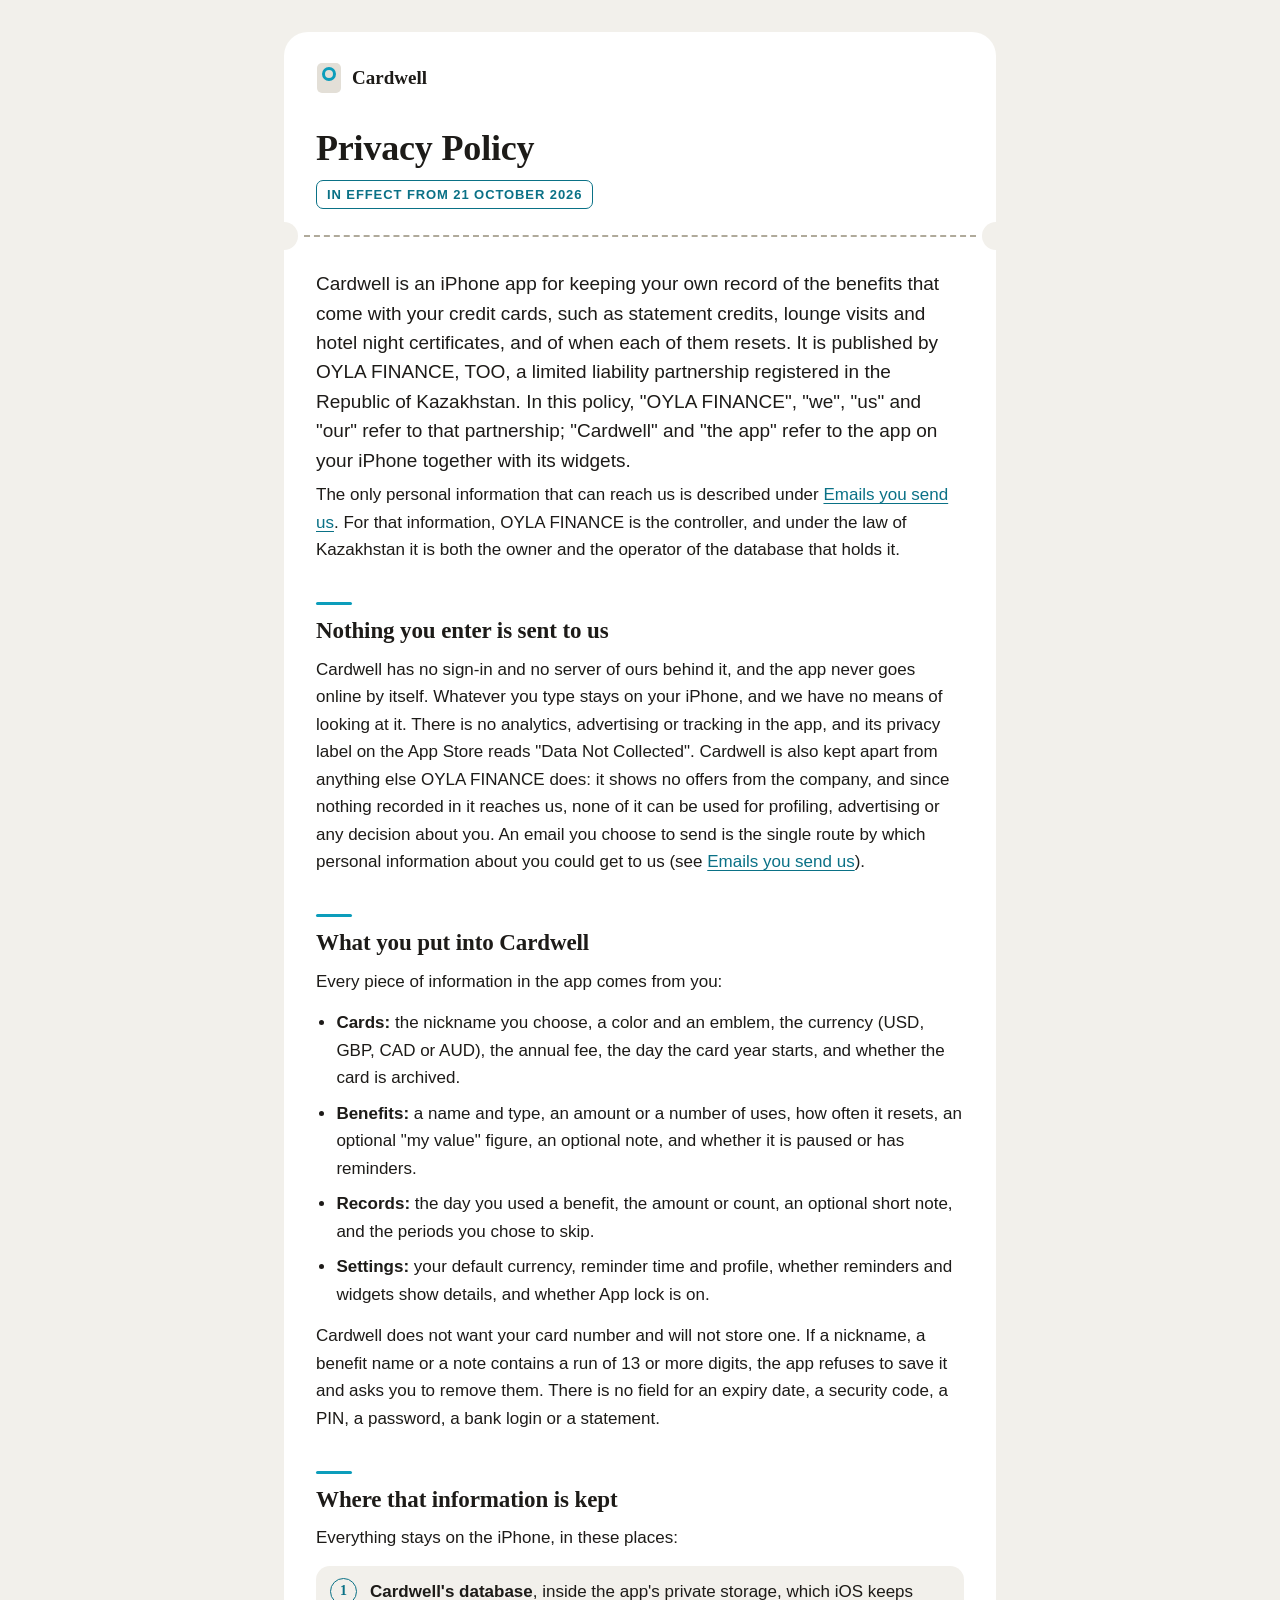
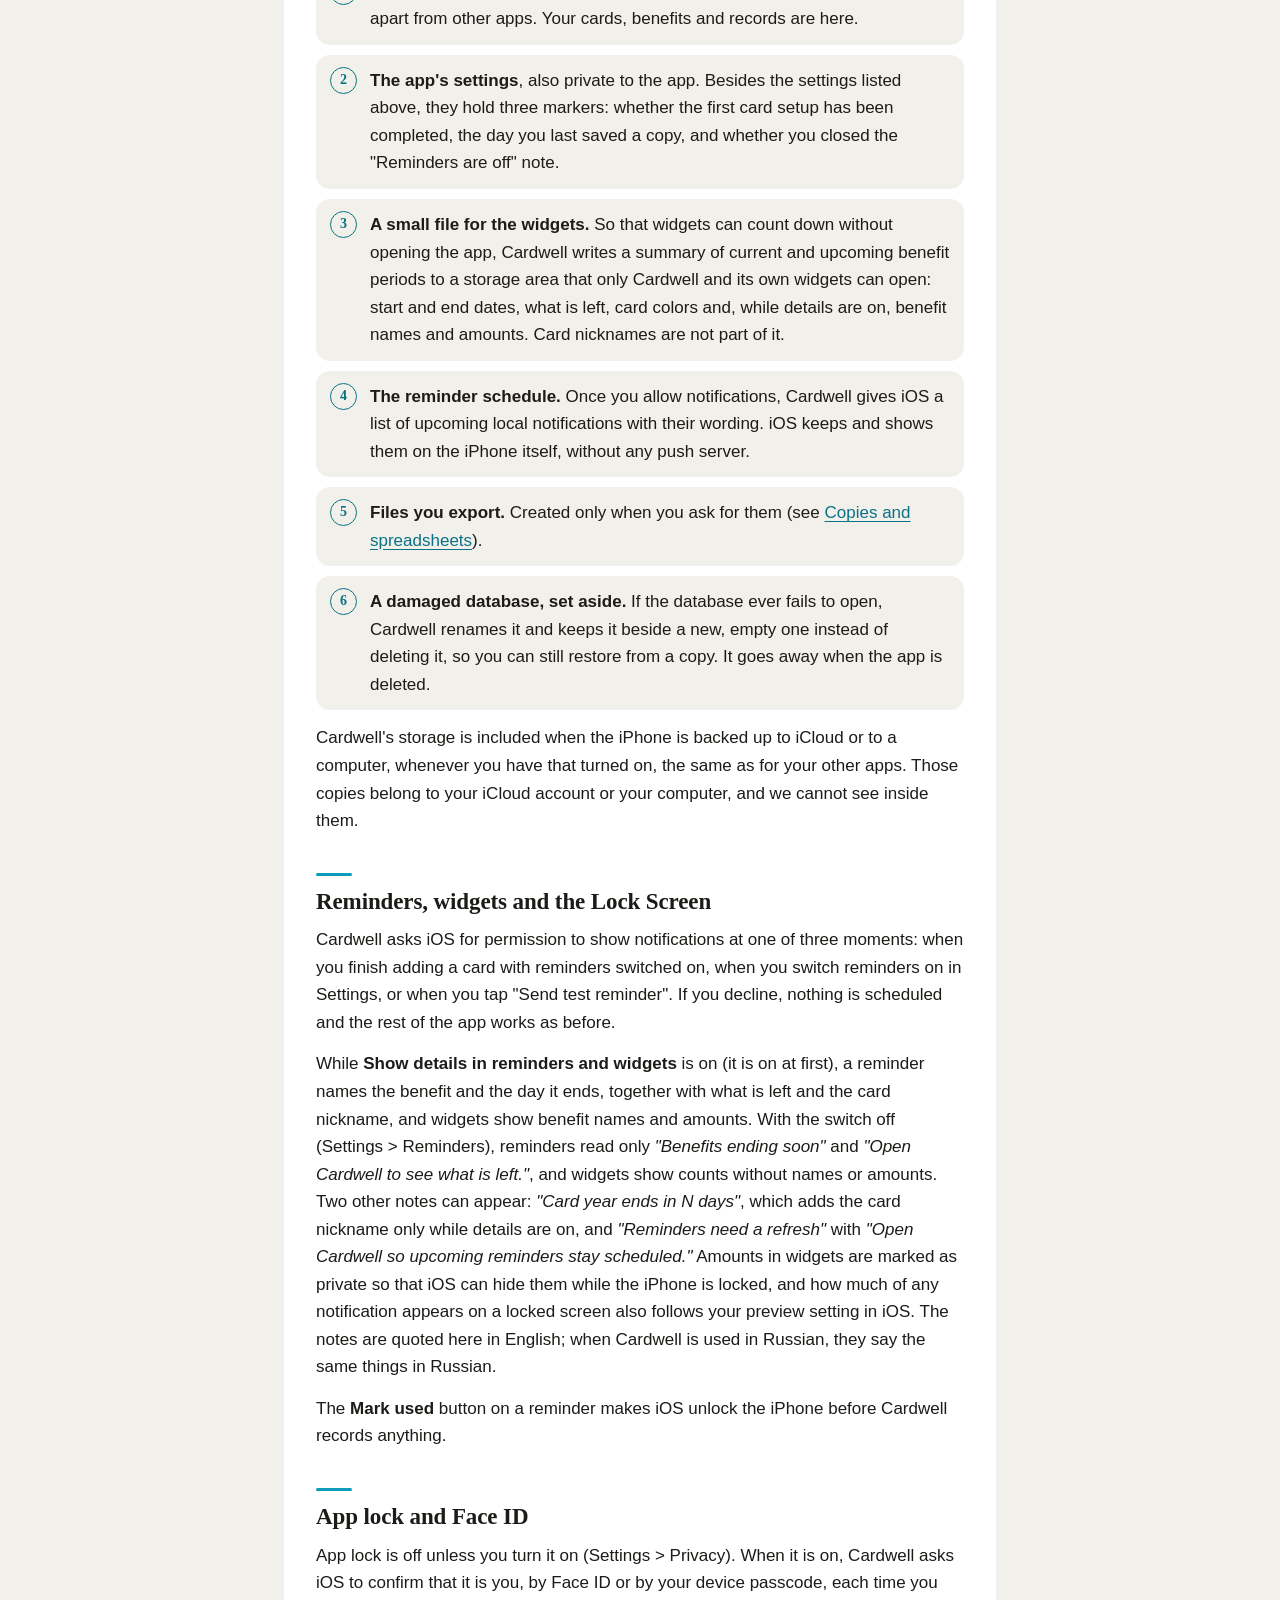
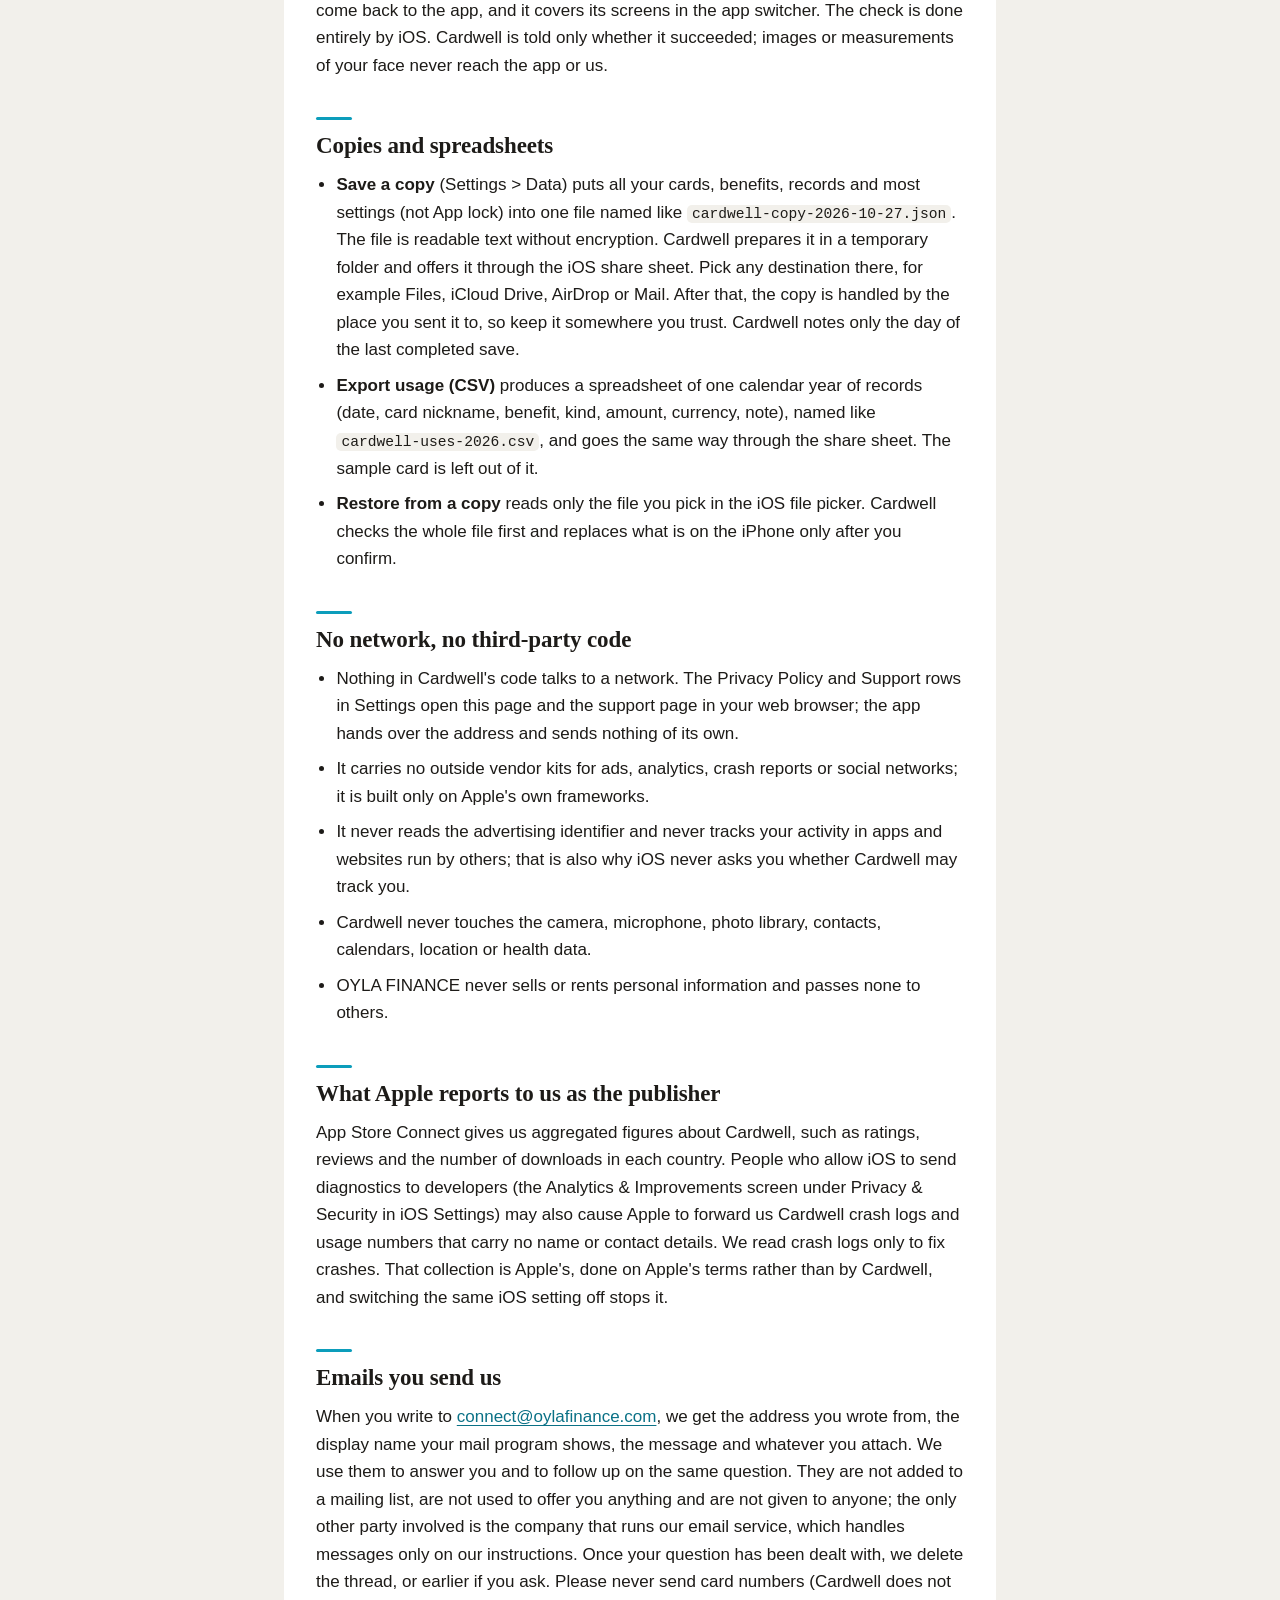
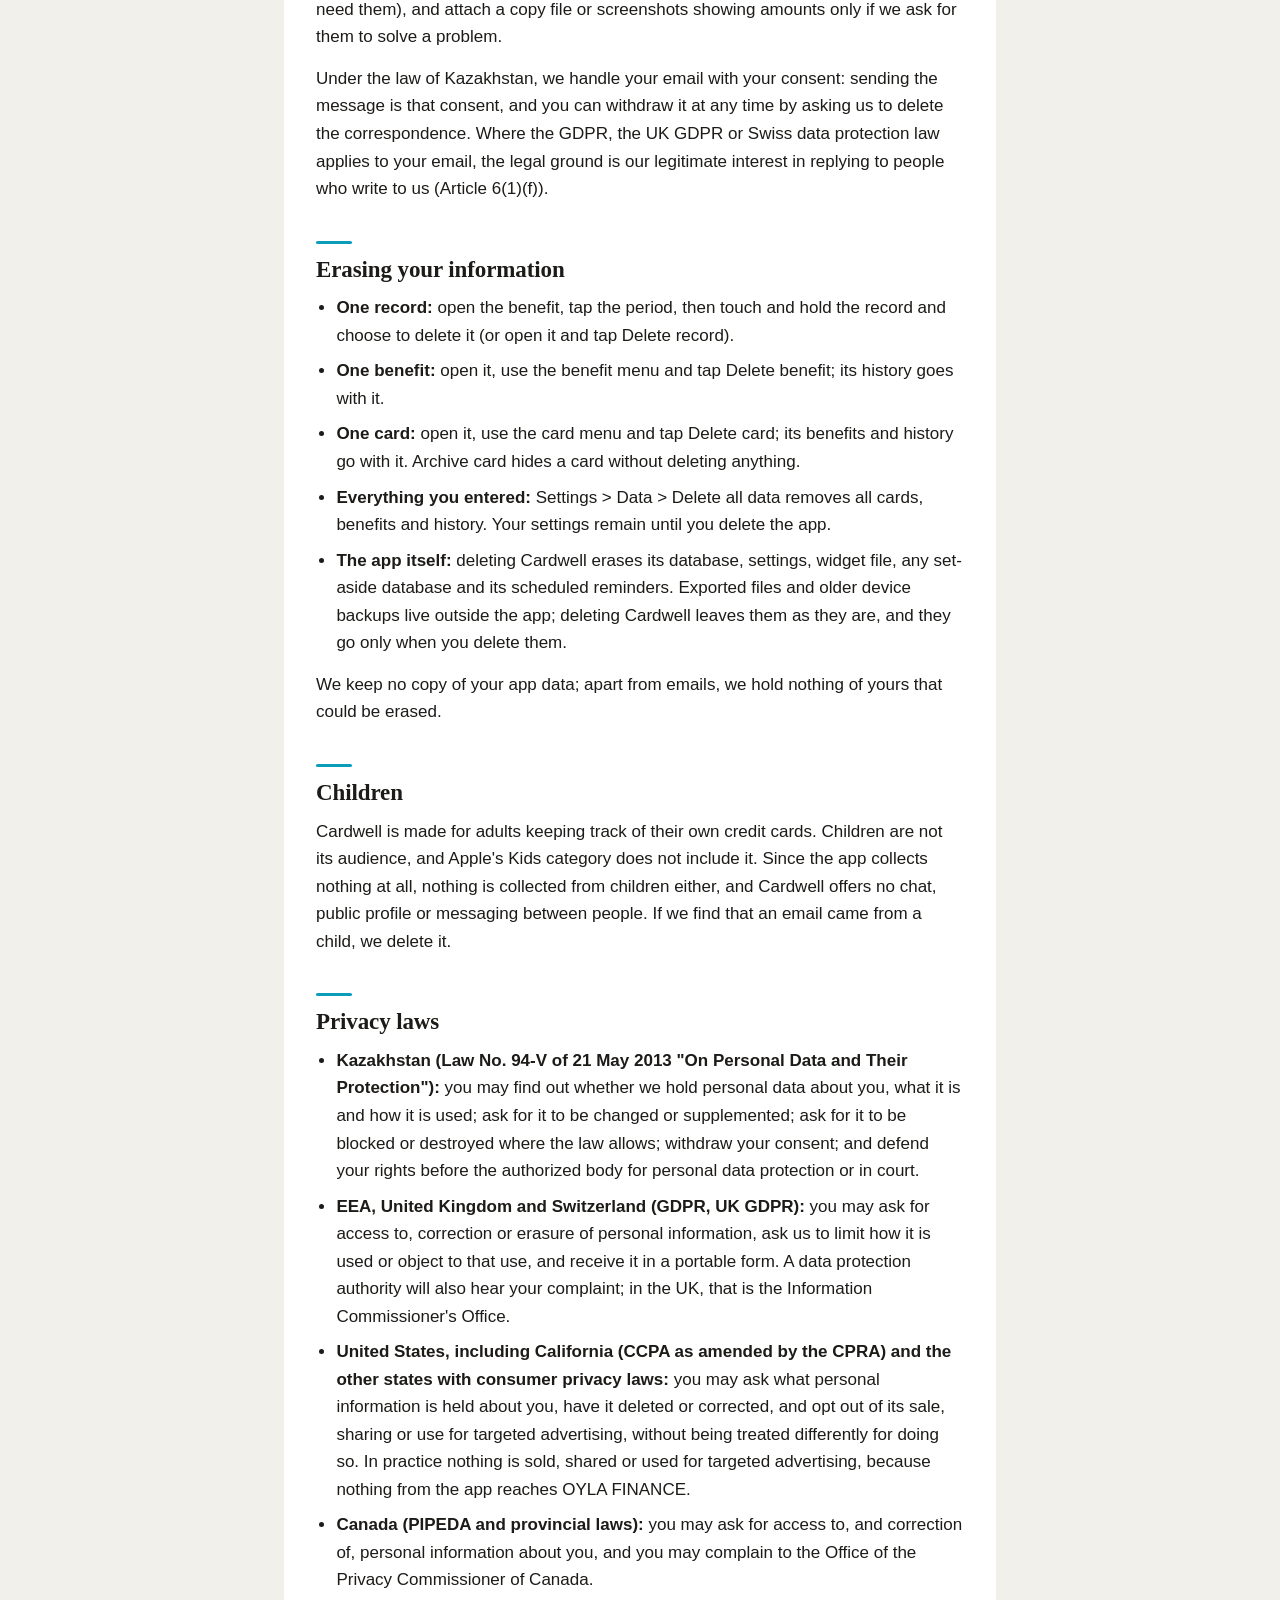
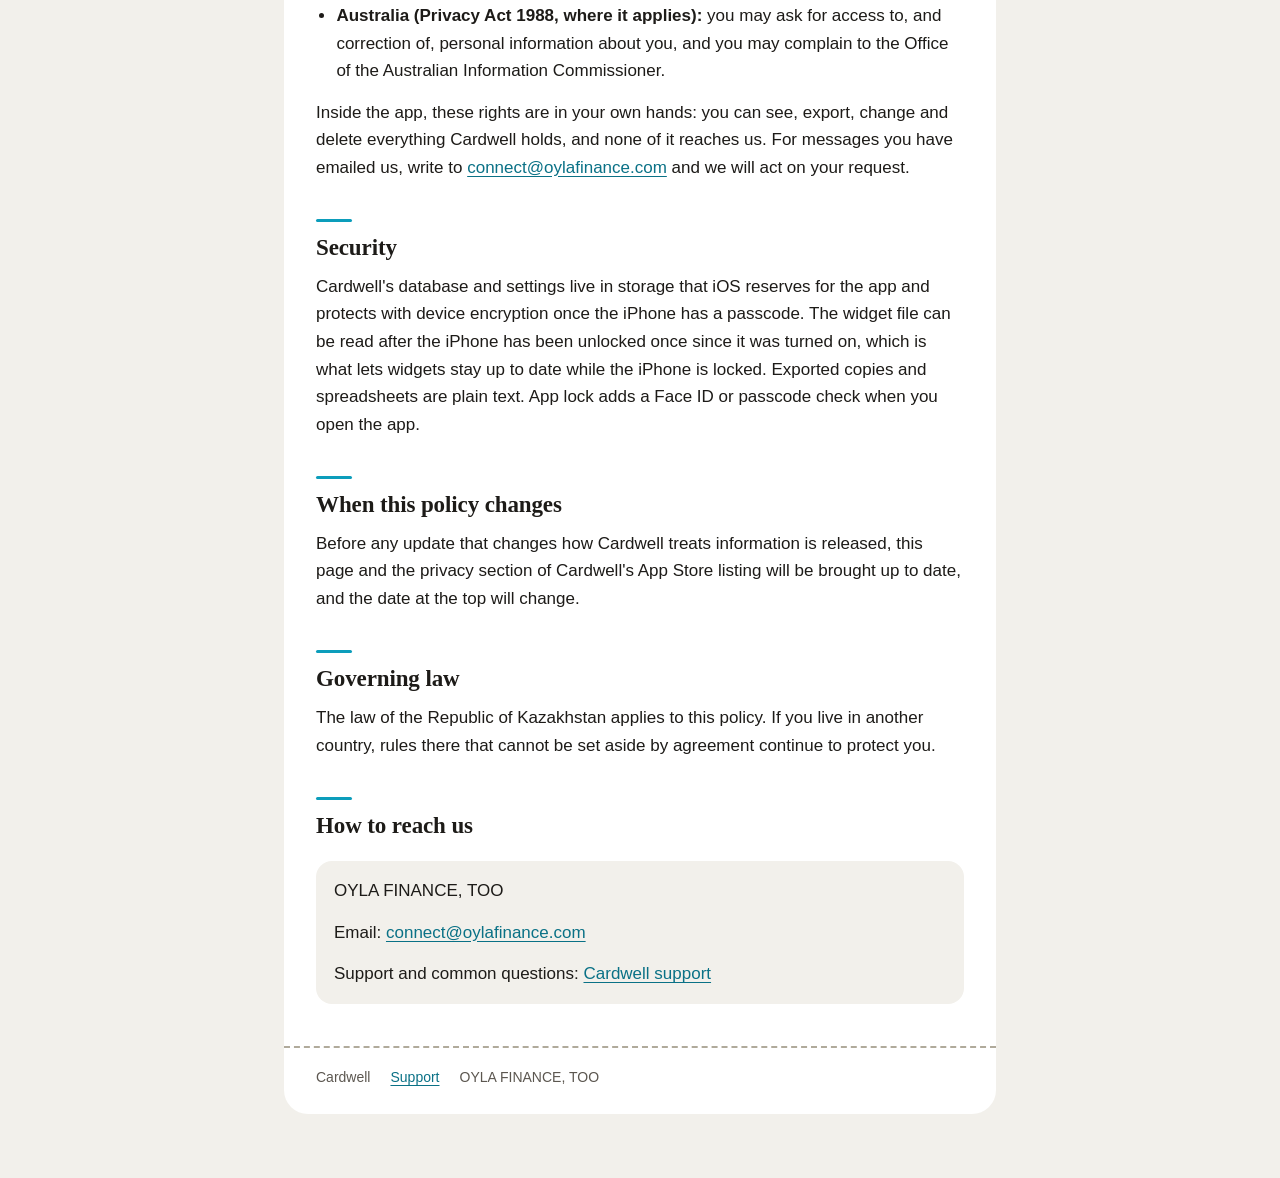
==== commit 0d518949: "Describe Home Screen widgets only" ====
--- a/policy/index.html
+++ b/policy/index.html
@@ -103,7 +103,7 @@
     <p>Inside the app, these rights are in your own hands: you can see, export, change and delete everything Cardwell holds, and none of it reaches us. For messages you have emailed us, write to <a href="mailto:connect@oylafinance.com">connect@oylafinance.com</a> and we will act on your request.</p>
 
     <h2>Security</h2>
-    <p>Cardwell's database and settings live in storage that iOS reserves for the app and protects with device encryption once the iPhone has a passcode. The widget file can be read after the iPhone has been unlocked once since it was turned on, which is what lets Lock Screen widgets work. Exported copies and spreadsheets are plain text. App lock adds a Face ID or passcode check when you open the app.</p>
+    <p>Cardwell's database and settings live in storage that iOS reserves for the app and protects with device encryption once the iPhone has a passcode. The widget file can be read after the iPhone has been unlocked once since it was turned on, which is what lets widgets stay up to date while the iPhone is locked. Exported copies and spreadsheets are plain text. App lock adds a Face ID or passcode check when you open the app.</p>
 
     <h2>When this policy changes</h2>
     <p>Before any update that changes how Cardwell treats information is released, this page and the privacy section of Cardwell's App Store listing will be brought up to date, and the date at the top will change.</p>
